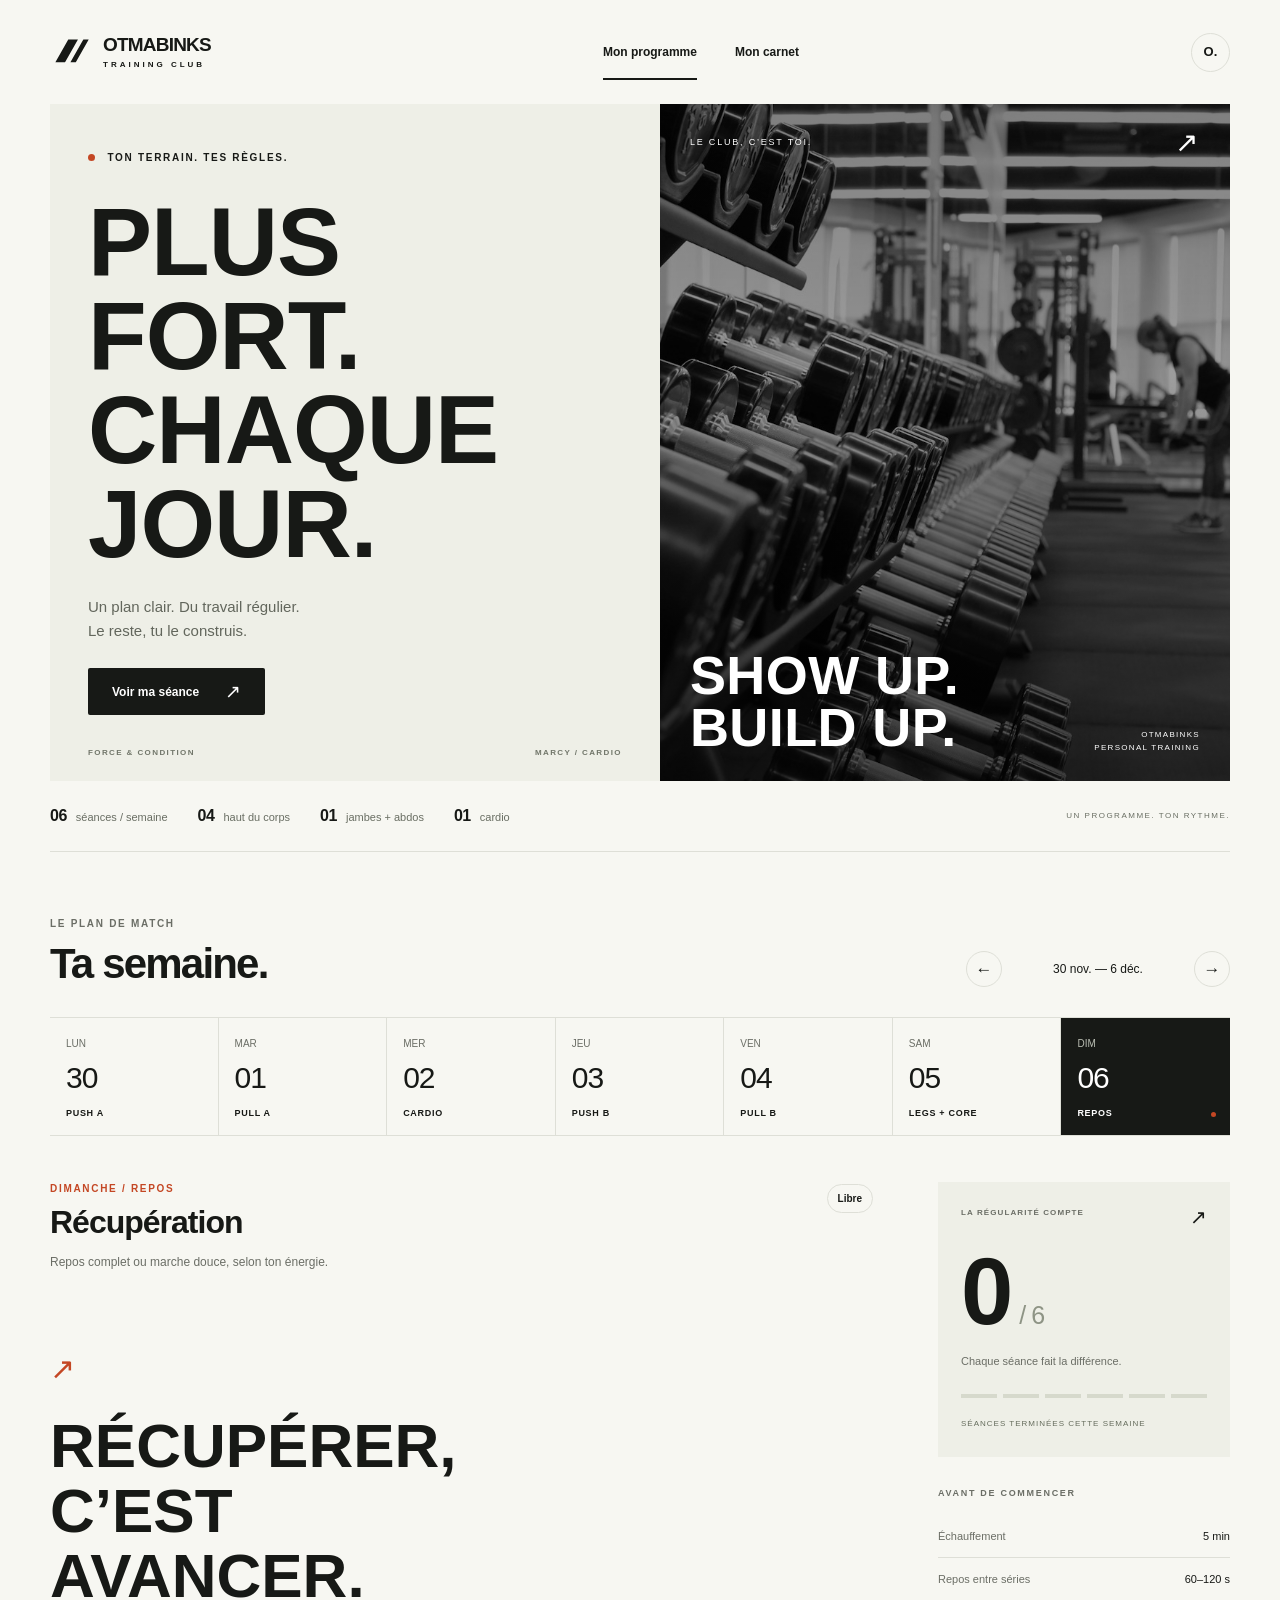
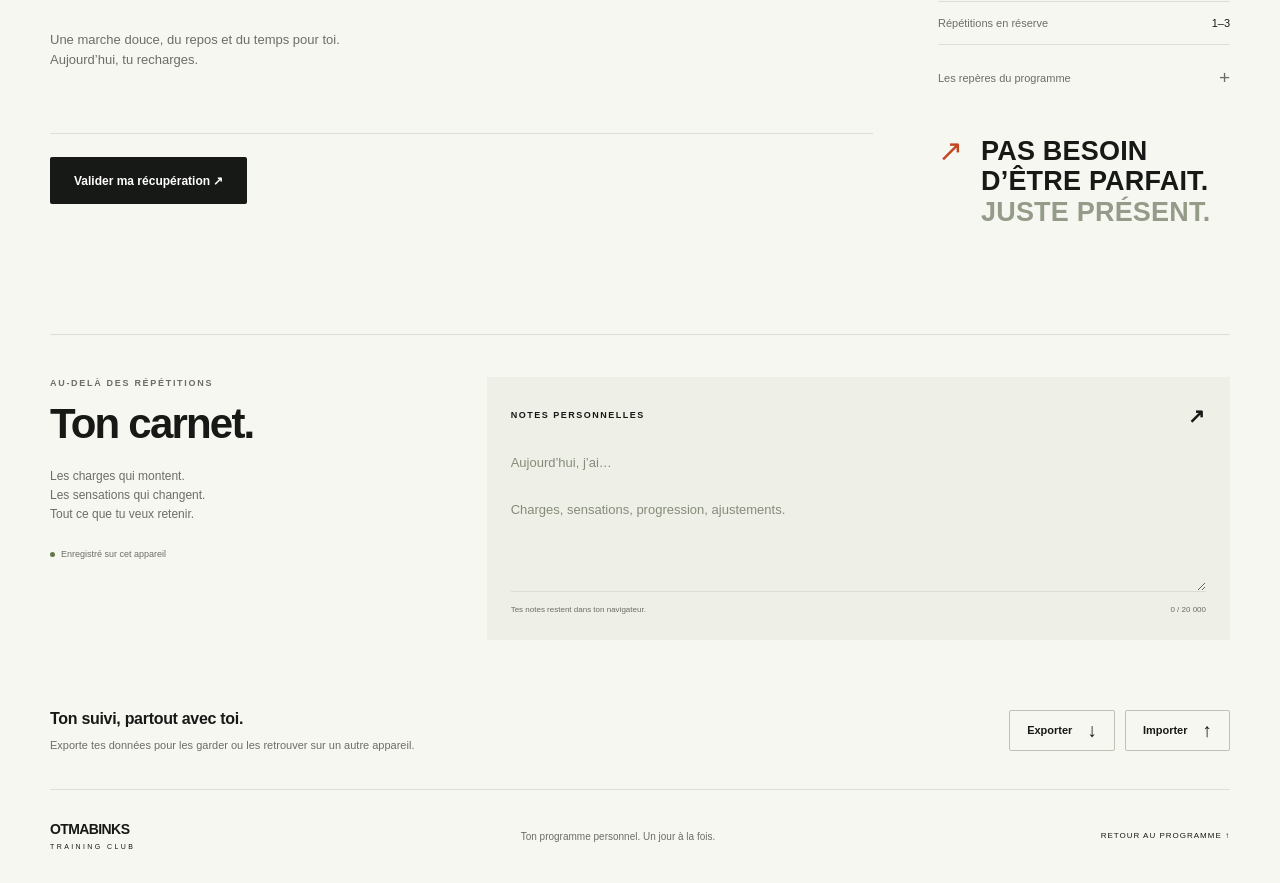
==== otmabinks_fitness_pro.html @ 955cd274 "Redesign OTMABINKS Training Club and restore original workout program" ====
<!doctype html><html lang="fr"><head><meta charset="utf-8"><meta name="viewport" content="width=device-width,initial-scale=1,viewport-fit=cover"><meta name="theme-color" content="#f7f7f2"><meta name="description" content="OTMABINKS Training Club. Ton programme personnel, tes séances et tes progrès, un jour à la fois."><title>OTMABINKS — Training Club</title><style>:root{--paper:#f7f7f2;--ink:#171916;--muted:#6b6e66;--line:#dedfd7;--orange:#c44724;--soft:#eeefe7;--heading:Impact,'Arial Narrow','Helvetica Neue',sans-serif;color-scheme:light}*{box-sizing:border-box}html{scroll-behavior:smooth;scroll-padding-top:28px}body{margin:0;background:var(--paper);color:var(--ink);font:14px/1.5 -apple-system,BlinkMacSystemFont,'Helvetica Neue',Arial,sans-serif;-webkit-font-smoothing:antialiased}button,input,textarea{font:inherit}button,a{-webkit-tap-highlight-color:transparent}button{cursor:pointer;color:inherit}a{color:inherit}button:focus-visible,a:focus-visible,input:focus-visible,textarea:focus-visible,summary:focus-visible{outline:3px solid var(--orange);outline-offset:5px}button:disabled{opacity:.5;cursor:not-allowed}button,a,input,textarea,summary{touch-action:manipulation}.page-width{width:calc(100% - 100px);max-width:1320px;margin-inline:auto}.site-header{height:104px;display:flex;align-items:center;justify-content:space-between;gap:24px}.brand{text-decoration:none;display:flex;align-items:center;gap:10px;font-weight:900;font-size:19px;letter-spacing:-.8px;line-height:1.1}.brand svg{width:43px;height:43px}.brand small{display:block;font-size:8px;letter-spacing:3px;margin-top:5px;font-weight:600}.site-header nav{display:flex;gap:38px;font-size:12px;font-weight:600;align-self:stretch}.site-header nav a{display:grid;place-items:center;text-decoration:none;position:relative}.nav-active:after{content:'';height:2px;background:var(--ink);bottom:24px;left:0;right:0;position:absolute}.avatar{width:39px;height:39px;display:grid;place-items:center;border:1px solid var(--line);border-radius:50%;font-size:13px;font-weight:700;text-decoration:none}.hero{display:grid;grid-template-columns:1.07fr 1fr;background:#eeefe7;min-height:528px}.hero-copy{padding:47px 38px 22px;display:flex;flex-direction:column;align-items:flex-start}.eyebrow{font-size:10px;font-weight:700;letter-spacing:1.7px;line-height:1.4;margin:0 0 18px}.orange-dot{display:inline-block;height:7px;width:7px;background:var(--orange);border-radius:50%;margin-right:8px}.quiet{color:var(--muted)}.orange{color:var(--orange)}h1,h2,h3,p{margin-top:0}h1{font-family:var(--heading);font-weight:900;letter-spacing:-1px;font-size:clamp(58px,7.5vw,108px);line-height:.98;margin:12px 0 24px}h2{font-size:42px;font-weight:600;letter-spacing:-1.8px;line-height:1.12;margin:0}.hero-description{font-size:15px;color:#62665c;line-height:1.6;margin-bottom:25px}.button{display:inline-flex;align-items:center;justify-content:center;gap:26px;min-height:47px;border:1px solid transparent;border-radius:2px;padding:13px 23px;font-size:12px;font-weight:600;text-decoration:none;transition:background .18s,color .18s}.button span{font-size:19px;font-weight:400;line-height:1}.dark{background:var(--ink);color:white}.dark:hover{background:#383d32}.outline{border-color:#bfc2b5;background:transparent}.outline:hover{background:#e7e9de}.hero-bottom{width:100%;display:flex;justify-content:space-between;gap:20px;font-size:8px;font-weight:600;letter-spacing:1.4px;margin-top:auto;padding-top:32px;color:#71766a}.hero-photo{position:relative;isolation:isolate;overflow:hidden;background:#292c29;color:white;min-height:460px}.hero-photo img{position:absolute;width:100%;height:100%;object-fit:cover;object-position:57% center;filter:grayscale(1) brightness(.62);z-index:-1}.hero-photo:after{content:'';position:absolute;inset:0;background:linear-gradient(180deg,#0003,transparent 40%,#0008);z-index:-1}.photo-top,.photo-bottom{position:absolute;left:30px;right:30px;display:flex;justify-content:space-between;gap:20px}.photo-top{top:25px;align-items:center;font-size:9px;letter-spacing:1.8px}.photo-top span:last-child{font-size:28px;line-height:1}.photo-bottom{bottom:27px;align-items:flex-end}.photo-bottom>span{font-family:var(--heading);font-size:54px;font-weight:900;line-height:.98;letter-spacing:.4px}.photo-bottom small{font-size:8px;letter-spacing:1.3px;line-height:1.6;text-align:right}.program-strip{display:flex;align-items:center;gap:30px;padding:23px 0;border-bottom:1px solid var(--line);color:#696e63;font-size:11px}.program-strip b{font-size:16px;letter-spacing:-.5px;color:var(--ink);margin-right:6px}.strip-end{margin-left:auto;font-size:8px;letter-spacing:1.5px}.program{padding-top:65px}.section-top{display:flex;align-items:flex-end;justify-content:space-between;gap:20px;margin-bottom:30px}.section-top .eyebrow{margin-bottom:9px}.week-switch{display:flex;align-items:center;gap:16px;font-size:12px;font-weight:500}.week-switch>div{display:flex;flex-direction:column;align-items:center;gap:4px;min-width:160px}.icon-button{background:none;border:1px solid var(--line);border-radius:50%;width:36px;height:36px;font-size:17px}.icon-button:hover{background:var(--soft)}.text-button{padding:8px 0;border:0;background:none;text-decoration:underline;text-underline-offset:4px;font-size:11px;color:var(--muted);min-height:40px}.week-switch .text-button{font-size:10px;padding:0;min-height:22px}.days{display:grid;grid-template-columns:repeat(7,1fr);border-top:1px solid var(--line);border-bottom:1px solid var(--line);margin-bottom:46px}.day{border:0;border-right:1px solid var(--line);background:transparent;padding:18px 16px 14px;text-align:left;position:relative;min-width:0;transition:background .15s}.day:last-child{border-right:0}.day-top{display:flex;justify-content:space-between;align-items:center;font-size:10px;color:var(--muted);font-weight:500}.day-number{display:block;font-size:30px;line-height:1.1;letter-spacing:-1px;margin:10px 0 13px;font-weight:500}.day-label{font-size:9px;letter-spacing:.7px;font-weight:700;display:block}.day-indicator{font-size:10px;height:13px}.day[aria-pressed=true]{background:var(--ink);color:white}.day[aria-pressed=true] .day-top{color:#b9bdb2}.day[aria-current=date]:after{content:'';position:absolute;width:5px;height:5px;border-radius:50%;background:var(--orange);right:14px;bottom:18px}.day:hover:not([aria-pressed=true]){background:var(--soft)}.training-layout{display:grid;grid-template-columns:minmax(0,1fr) 292px;gap:65px}.workout-heading{display:flex;justify-content:space-between;align-items:flex-start;gap:20px;margin-bottom:32px}.workout-heading .eyebrow{margin-bottom:9px}.workout h3{font-size:32px;line-height:1.12;letter-spacing:-1px;max-width:470px;margin-bottom:12px;font-weight:600}.muted{color:var(--muted);line-height:1.6}.workout-heading .muted{font-size:12px;max-width:430px;margin:0}.duration{white-space:nowrap;font-size:10px;font-weight:600;border:1px solid var(--line);border-radius:20px;padding:6px 10px;margin-top:2px}.list-heading{font-size:8px;letter-spacing:1.2px;color:var(--muted);display:flex;justify-content:space-between;padding-bottom:12px;border-bottom:1px solid var(--line)}.exercise{display:flex;align-items:center;gap:17px;min-height:91px;border-bottom:1px solid var(--line);padding:18px 0;cursor:pointer}.exercise-index{font-size:11px;color:#92968b;min-width:21px;font-variant-numeric:tabular-nums}.exercise-info{flex:1;min-width:0}.exercise-name{display:block;font-size:14px;font-weight:600;line-height:1.4}.exercise-sub{display:block;font-size:10px;color:var(--muted);margin-top:5px;line-height:1.5}.exercise-sets{font-size:12px;white-space:nowrap;font-weight:500}.exercise input{appearance:none;border:1.5px solid #c1c5b8;width:23px;height:23px;border-radius:50%;margin:0;flex-shrink:0;display:grid;place-content:center;background:transparent;cursor:pointer}.exercise input:checked{background:var(--ink);border-color:var(--ink)}.exercise input:checked:after{content:'';width:8px;height:4px;border-left:1.5px solid white;border-bottom:1.5px solid white;transform:translateY(-1px) rotate(-45deg)}.exercise.done .exercise-name{color:#777f6d}.exercise.done .exercise-index{color:var(--orange)}.exercise:hover .exercise-name{color:var(--orange)}.session-progress{margin-top:25px}.session-progress>div{display:flex;justify-content:space-between;font-size:10px;color:var(--muted);margin-bottom:10px}progress{height:3px;display:block;width:100%;border:0;background:#e1e4d8;overflow:hidden}progress::-webkit-progress-bar{background:#e1e4d8}progress::-webkit-progress-value{background:var(--orange);transition:width .2s}progress::-moz-progress-bar{background:var(--orange)}.session-actions{display:flex;align-items:center;gap:25px;margin-top:23px}.weekly-card{background:var(--soft);padding:25px 23px}.card-heading{display:flex;justify-content:space-between;align-items:flex-start;gap:10px}.card-heading .eyebrow{font-size:8px;letter-spacing:1.1px;line-height:1.6}.mini-symbol{font-size:20px;line-height:1}.weekly-number{display:flex;align-items:baseline;gap:8px;margin:7px 0}.weekly-number strong{font-family:var(--heading);font-size:94px;font-weight:900;line-height:1;letter-spacing:-2px}.weekly-number>span{font-size:25px;color:#8e9485;letter-spacing:-1px}.weekly-card>p{font-size:11px;color:var(--muted);margin:14px 0 25px}.week-marks{display:grid;grid-template-columns:repeat(6,1fr);gap:6px;margin-bottom:13px}.week-marks span{height:4px;background:#d6d9cc}.week-marks .done{background:var(--orange)}.caption{font-size:8px;letter-spacing:1px;color:#666d5d}.prep-card{margin-top:30px}.prep-card .eyebrow{font-size:9px;margin-bottom:15px}.prep-row{display:flex;justify-content:space-between;gap:15px;font-size:11px;padding:13px 0;border-bottom:1px solid var(--line)}.prep-row span{color:var(--muted)}.prep-row strong{font-weight:500;white-space:nowrap}details{margin-top:13px;font-size:11px;color:var(--muted)}summary{cursor:pointer;list-style:none;display:flex;justify-content:space-between;align-items:center;min-height:40px}summary::-webkit-details-marker{display:none}summary span{font-size:19px}details[open] summary span{transform:rotate(45deg)}details p{font-size:11px;line-height:1.8;margin:8px 0 0}.club-note{display:flex;gap:18px;align-items:flex-start;margin-top:38px}.club-note>span{font-size:30px;line-height:1;color:var(--orange)}.club-note p{font-family:var(--heading);font-size:27px;font-weight:900;line-height:1.12;letter-spacing:.2px}.club-note p span{color:#949b89}.journal{margin-top:80px;padding:42px 0;border-top:1px solid var(--line);display:grid;grid-template-columns:1fr 2fr;gap:65px}.journal .eyebrow{font-size:9px;margin-bottom:10px}.journal h2{margin-bottom:20px}.journal .muted{font-size:12px;margin-bottom:24px}.saved-status{font-size:9px;color:var(--muted);display:block}.saved-status:before{content:'';display:inline-block;background:#66764c;width:5px;height:5px;border-radius:50%;margin-right:6px}.journal-paper{padding:24px;background:#eeefe7;min-width:0}.journal-paper label{font-size:9px;letter-spacing:1.5px;display:flex;justify-content:space-between;align-items:center;font-weight:600} .journal-paper label span{font-size:20px}textarea{display:block;background:transparent;border:0;resize:vertical;width:100%;min-height:160px;line-height:1.8;padding:20px 0 12px;font-size:13px;color:var(--ink)}textarea::placeholder{color:#858c7a}.journal-bottom{border-top:1px solid #daddcf;padding-top:12px;display:flex;justify-content:space-between;gap:15px;font-size:8px;color:var(--muted)}.data-section{padding:25px 0 36px;display:flex;align-items:center;justify-content:space-between;gap:20px}.data-section h3{font-size:16px;letter-spacing:-.3px;font-weight:600;margin-bottom:6px}.data-section p{font-size:11px;color:var(--muted);margin:0}.data-actions{display:flex;gap:10px}.data-actions .button{font-size:11px;min-height:41px;padding:9px 17px;gap:15px}footer{padding:32px 0;border-top:1px solid var(--line);display:flex;justify-content:space-between;gap:25px;align-items:center}footer .footer-brand{text-decoration:none;font-weight:900;letter-spacing:-.6px;font-size:14px;line-height:1.1}.footer-brand span{display:block;font-size:7px;letter-spacing:2.4px;font-weight:500;margin-top:5px}footer p{font-size:10px;color:var(--muted);margin:0}footer>a:last-child{font-size:8px;letter-spacing:1px;text-decoration:none}.toast{position:fixed;bottom:25px;left:50%;transform:translateX(-50%);max-width:calc(100% - 32px);width:max-content;padding:16px 24px;background:var(--ink);color:white;font-size:12px;z-index:20;box-shadow:0 8px 30px #0002}[hidden]{display:none!important}.rest-state{padding:42px 0;border-bottom:1px solid var(--line)}.rest-state strong{font-family:var(--heading);font-weight:900;font-size:62px;line-height:1.05;display:block;max-width:400px}.rest-state p{font-size:13px;color:var(--muted);max-width:330px;margin:22px 0}.rest-icon{font-size:30px;color:var(--orange);display:block;margin-bottom:22px}dialog{border:0;background:var(--paper);color:var(--ink);max-width:480px;width:calc(100% - 32px);padding:34px}dialog::backdrop{background:#14171088;backdrop-filter:blur(3px)}dialog h2{font-size:30px;margin:15px 0}dialog p:not(.eyebrow){font-size:13px;color:var(--muted);line-height:1.7}.dialog-actions{display:flex;justify-content:flex-end;gap:12px;margin-top:25px}.skip{position:fixed;top:-80px;left:16px;background:var(--ink);color:white;padding:15px;z-index:99}.skip:focus{top:12px}
@media(min-width:1440px){.hero{min-height:580px}.hero-copy{padding:55px 48px 25px}h1{font-size:115px}}
@media(max-width:1100px){.page-width{width:calc(100% - 64px)}.hero-copy{padding:36px 28px 20px}.hero{min-height:480px}.hero-photo{min-height:440px}h1{font-size:clamp(62px,8vw,90px)}.training-layout{gap:35px;grid-template-columns:minmax(0,1fr) 250px}.program-strip{gap:22px}.strip-end{display:none}.workout h3{font-size:28px}.exercise{gap:12px}.journal{gap:35px}}
@media(max-width:800px){.page-width{width:calc(100% - 40px)}.site-header{height:86px}.site-header nav{gap:22px}.hero-copy{padding:32px 24px 18px}h1{font-size:clamp(52px,8.7vw,72px)}.hero{min-height:450px}.hero-photo{min-height:420px}.hero-description{font-size:13px}.hero-bottom{font-size:7px;gap:6px}.photo-bottom>span{font-size:40px}.photo-bottom small{display:none}.photo-top,.photo-bottom{left:22px;right:22px}.program-strip{gap:16px;justify-content:space-between;font-size:9px}.program-strip b{font-size:14px;margin-right:3px}.program{padding-top:46px}.training-layout{grid-template-columns:1fr;gap:36px}.sidebar{display:grid;grid-template-columns:1fr 1fr;gap:28px}.prep-card{margin-top:0}.club-note{display:none}.weekly-number strong{font-size:75px}.weekly-card>p{margin:10px 0 20px}.journal{grid-template-columns:1fr 1.7fr;margin-top:48px;gap:25px}.journal .eyebrow{font-size:8px;letter-spacing:1px}h2{font-size:36px}.day{padding:15px 12px}.day-label{font-size:8px}.data-section{gap:25px}.data-section p{max-width:310px}footer p{display:none}}
@media(max-width:560px){.page-width{width:calc(100% - 36px)}.site-header{height:78px;gap:12px}.brand{font-size:16px;gap:5px}.brand svg{width:34px;height:34px}.brand small{font-size:6px;letter-spacing:2.8px}.site-header nav{margin-left:auto;gap:0}.site-header nav a:first-child{display:none}.site-header nav a{font-size:10px}.avatar{width:32px;height:32px;font-size:11px}.hero{grid-template-columns:1fr;min-height:0}.hero-copy{padding:29px 24px 22px}.hero .eyebrow{font-size:8px;letter-spacing:1.5px;margin-bottom:12px}h1{font-size:clamp(62px,15vw,86px);letter-spacing:-.7px;line-height:.98;margin:6px 0 18px}.hero-description{font-size:12px;line-height:1.6;margin-bottom:20px}.hero-cta{padding:12px 20px;font-size:11px;min-height:44px}.hero-bottom{padding-top:24px;font-size:7px}.hero-photo{min-height:190px;max-height:220px}.hero-photo img{object-position:center 51%;filter:grayscale(1) brightness(.6)}.photo-top{top:16px;font-size:7px}.photo-top span:last-child{font-size:20px}.photo-bottom{bottom:18px;left:24px;right:24px}.photo-bottom>span{font-size:35px}.photo-bottom small{display:block;font-size:6px}.program-strip{display:grid;grid-template-columns:1fr 1fr;gap:12px 8px;padding:18px 0;font-size:9px}.program-strip b{font-size:16px;margin-right:5px}.program{padding-top:37px}.section-top{align-items:flex-start;gap:14px;margin-bottom:24px}.section-top .eyebrow{font-size:7px;letter-spacing:1.2px}.section-top h2{font-size:31px;letter-spacing:-1.4px}.week-switch{gap:7px;margin-top:7px;font-size:9px}.week-switch>div{min-width:103px}.icon-button{width:30px;height:30px;font-size:14px}.week-switch .text-button{font-size:8px}.days{margin-bottom:32px}.day{padding:13px 5px 12px;text-align:center}.day-top{font-size:8px;justify-content:center;position:relative}.day-indicator{position:absolute;top:-7px;right:0;font-size:8px}.day-number{font-size:23px;margin:9px 0 11px}.day-label{font-size:6px;letter-spacing:0}.day[aria-current=date]:after{width:3px;height:3px;right:50%;bottom:5px}.workout-heading{gap:12px;margin-bottom:26px}.workout-heading .eyebrow{font-size:9px;letter-spacing:1.2px}.workout h3{font-size:27px;line-height:1.1;letter-spacing:-.8px}.workout-heading .muted{font-size:11px}.duration{font-size:8px;padding:5px 7px}.list-heading{font-size:7px;letter-spacing:.8px}.exercise{gap:9px;min-height:90px;padding:16px 0}.exercise-index{font-size:9px;min-width:17px}.exercise-name{font-size:12px}.exercise-sub{font-size:9px}.exercise-sets{font-size:10px;max-width:85px;white-space:normal;text-align:right}.exercise input{width:22px;height:22px}.session-actions{gap:20px}.session-actions .button{font-size:11px;padding:12px 19px}.text-button{font-size:10px}.sidebar{grid-template-columns:1fr 1fr;gap:20px}.weekly-card{padding:19px 15px}.card-heading .eyebrow{font-size:6px;letter-spacing:.8px}.mini-symbol{font-size:16px}.weekly-number strong{font-size:68px}.weekly-number>span{font-size:19px}.weekly-card>p{font-size:10px;margin:10px 0 22px}.caption{font-size:6px;letter-spacing:.5px;line-height:1.8;display:block}.prep-card .eyebrow{font-size:7px;letter-spacing:1px}.prep-row{font-size:9px;gap:8px;line-height:1.5;padding:12px 0}.prep-row span{max-width:90px}summary{font-size:9px;gap:10px}details p{font-size:10px}.journal{grid-template-columns:1fr;gap:23px;margin-top:38px;padding:32px 0}.journal-intro{position:relative}.journal h2{font-size:32px;margin-bottom:14px}.journal .muted{font-size:11px;margin-bottom:14px}.journal .muted br{display:none}.saved-status{font-size:8px}.journal-paper{padding:20px}.journal-paper label{font-size:8px}.journal-bottom{font-size:7px}.data-section{flex-direction:column;align-items:flex-start;padding:4px 0 30px;gap:17px}.data-section h3{font-size:15px}.data-section p{font-size:10px;max-width:100%}.data-actions{width:100%}.data-actions .button{flex:1;font-size:10px}footer{padding:25px 0;gap:14px}footer>a:last-child{font-size:6px;letter-spacing:.6px}footer .footer-brand{font-size:12px}.footer-brand span{font-size:6px}.toast{font-size:11px;bottom:18px;padding:14px 18px}dialog{padding:26px}dialog h2{font-size:27px}.dialog-actions .button{padding:10px 16px;gap:10px;font-size:11px}.rest-state strong{font-size:53px}}
@media(prefers-reduced-motion:reduce){html{scroll-behavior:auto}*,*:before,*:after{transition:none!important;animation:none!important}}
</style></head><body>
<a class="skip" href="#programme">Aller au programme</a>
<header class="site-header page-width"><a href="#" class="brand" aria-label="OTMABINKS Training Club, accueil"><svg viewBox="0 0 40 40" aria-hidden="true"><path d="M5 29 17 8h9L14 29zm14 0L31 8h5L24 29z" fill="currentColor"/></svg><span>OTMABINKS<small>TRAINING CLUB</small></span></a><nav aria-label="Navigation principale"><a class="nav-active" href="#programme">Mon programme</a><a href="#journal">Mon carnet</a></nav><a class="avatar" href="#journal" aria-label="Mon espace personnel">O.</a></header>
<main><section class="hero page-width" aria-labelledby="hero-title"><div class="hero-copy"><p class="eyebrow"><span class="orange-dot"></span> TON TERRAIN. TES RÈGLES.</p><h1 id="hero-title">PLUS FORT.<br>CHAQUE JOUR.</h1><p class="hero-description">Un plan clair. Du travail régulier.<br>Le reste, tu le construis.</p><a href="#programme" class="button dark hero-cta">Voir ma séance <span aria-hidden="true">↗</span></a><div class="hero-bottom"><span>FORCE & CONDITION</span><span>MARCY / CARDIO</span></div></div><div class="hero-photo"><img src="[data-uri]" alt="Équipements dans une salle d’entraînement" width="1400" height="934" fetchpriority="high"><div class="photo-top"><span>LE CLUB, C’EST TOI.</span><span aria-hidden="true">↗</span></div><div class="photo-bottom"><span>SHOW UP.<br>BUILD UP.</span><small>OTMABINKS<br>PERSONAL TRAINING</small></div></div></section>
<div class="program-strip page-width"><span><b>06</b> séances / semaine</span><span><b>04</b> haut du corps</span><span><b>01</b> jambes + abdos</span><span><b>01</b> cardio</span><span class="strip-end">UN PROGRAMME. TON RYTHME.</span></div>
<section id="programme" class="program page-width" aria-labelledby="program-title"><div class="section-top"><div><p class="eyebrow quiet">LE PLAN DE MATCH</p><h2 id="program-title">Ta semaine.</h2></div><div class="week-switch"><button id="prev-week" class="icon-button" aria-label="Semaine précédente">←</button><div><span id="week-label"></span><button id="this-week" class="text-button" hidden>Cette semaine</button></div><button id="next-week" class="icon-button" aria-label="Semaine suivante">→</button></div></div><nav class="days" id="days" aria-label="Choisir le jour d’entraînement"></nav>
<div class="training-layout"><section class="workout" aria-labelledby="workout-title"><div class="workout-heading"><div><p class="eyebrow orange" id="workout-tag"></p><h3 id="workout-title"></h3><p id="workout-description" class="muted"></p></div><span class="duration" id="workout-duration"></span></div><div class="list-heading" aria-hidden="true"><span>LES MOUVEMENTS</span><span>SÉRIES × RÉPÉTITIONS</span></div><div id="exercises"></div><div id="session-progress" class="session-progress"><div><span id="session-count"></span><span id="session-percent"></span></div><progress id="exercise-progress" max="100" value="0" aria-label="Progression de la séance"></progress></div><div class="session-actions"><button class="button dark" id="complete-session">Terminer la séance <span aria-hidden="true">↗</span></button><button class="text-button" id="reset-session">Réinitialiser</button></div></section>
<aside class="sidebar"><section class="weekly-card"><div class="card-heading"><p class="eyebrow quiet">LA RÉGULARITÉ COMPTE</p><span class="mini-symbol" aria-hidden="true">↗</span></div><div class="weekly-number"><strong id="completed-count">0</strong><span>/ 6</span></div><p id="week-message">Chaque séance fait la différence.</p><div id="week-marks" class="week-marks" aria-label="Séances terminées"></div><span class="caption">SÉANCES TERMINÉES CETTE SEMAINE</span></section><section class="prep-card"><p class="eyebrow quiet">AVANT DE COMMENCER</p><div class="prep-row"><span>Échauffement</span><strong>5 min</strong></div><div class="prep-row"><span>Repos entre séries</span><strong>60–120 s</strong></div><div class="prep-row"><span>Répétitions en réserve</span><strong>1–3</strong></div><details><summary>Les repères du programme <span aria-hidden="true">+</span></summary><p>Commence avec 2 séries par mouvement si la reprise est difficile. Vérifie la stabilité des attaches et la trajectoire des câbles. Les mouvements à la poulie restent à adapter à ta station réelle.</p></details></section><div class="club-note"><span aria-hidden="true">↗</span><p>PAS BESOIN<br>D’ÊTRE PARFAIT.<br><span>JUSTE PRÉSENT.</span></p></div></aside></div></section>
<section class="journal page-width" id="journal" aria-labelledby="journal-title"><div class="journal-intro"><p class="eyebrow quiet">AU-DELÀ DES RÉPÉTITIONS</p><h2 id="journal-title">Ton carnet.</h2><p class="muted">Les charges qui montent.<br>Les sensations qui changent.<br>Tout ce que tu veux retenir.</p><span class="saved-status" id="save-state">Enregistré sur cet appareil</span></div><div class="journal-paper"><label for="notes">NOTES PERSONNELLES <span aria-hidden="true">↗</span></label><textarea id="notes" maxlength="20000" placeholder="Aujourd’hui, j’ai…&#10;&#10;Charges, sensations, progression, ajustements."></textarea><div class="journal-bottom"><span>Tes notes restent dans ton navigateur.</span><span id="note-count">0 / 20 000</span></div></div></section>
<section class="data-section page-width"><div><h3>Ton suivi, partout avec toi.</h3><p>Exporte tes données pour les garder ou les retrouver sur un autre appareil.</p></div><div class="data-actions"><button id="export" class="button outline">Exporter <span aria-hidden="true">↓</span></button><button id="import" class="button outline">Importer <span aria-hidden="true">↑</span></button><input id="import-file" type="file" accept="application/json,.json" hidden></div></section></main>
<footer class="page-width"><a href="#" class="footer-brand">OTMABINKS<span>TRAINING CLUB</span></a><p>Ton programme personnel. Un jour à la fois.</p><a href="#programme">RETOUR AU PROGRAMME ↑</a></footer><div id="status" class="toast" role="status" aria-live="polite" hidden></div><dialog id="confirm-dialog"><form method="dialog"><p class="eyebrow orange">TON SUIVI</p><h2 id="confirm-title"></h2><p id="confirm-message"></p><div class="dialog-actions"><button value="cancel" class="button outline">Annuler</button><button value="confirm" class="button dark" id="confirm-action">Confirmer</button></div></form></dialog><script>'use strict';
const PROGRAM = [
  {
    "short": "Lun",
    "name": "Lundi",
    "tag": "PUSH A",
    "title": "Pecs • Épaules • Triceps",
    "time": "55–60 min",
    "desc": "Priorité aux poussées et à la largeur des épaules.",
    "items": [
      [
        "Chest press assis",
        "MARCY · pectoraux",
        "3 × 8–12"
      ],
      [
        "Papillon / pec fly",
        "Bras intégrés · si fonction disponible",
        "2 × 10–15"
      ],
      [
        "Développé épaules",
        "Haltères (dernier recours)",
        "3 × 8–12"
      ],
      [
        "Élévations latérales",
        "Poulie basse + poignée, si trajet adapté",
        "3 × 12–15"
      ],
      [
        "Extension triceps",
        "Poulie haute + barre",
        "3 × 10–15"
      ]
    ]
  },
  {
    "short": "Mar",
    "name": "Mardi",
    "tag": "PULL A",
    "title": "Dos • Biceps • Épaules arrière",
    "time": "55–60 min",
    "desc": "Largeur du dos, épaisseur et flexion des bras.",
    "items": [
      [
        "Tirage vertical",
        "Poulie haute + barre",
        "3 × 8–12"
      ],
      [
        "Rowing assis",
        "Poulie basse + barre, si installation stable",
        "3 × 10–12"
      ],
      [
        "Oiseau / reverse fly",
        "Haltères (dernier recours)",
        "3 × 12–15"
      ],
      [
        "Curl biceps",
        "Poulie basse + barre",
        "3 × 10–12"
      ],
      [
        "Curl marteau",
        "Haltères (dernier recours)",
        "2 × 10–12"
      ]
    ]
  },
  {
    "short": "Mer",
    "name": "Mercredi",
    "tag": "CARDIO",
    "title": "Course • Boxe",
    "time": "45–60 min",
    "desc": "Séance plus légère pour préserver la récupération.",
    "items": [
      [
        "Course facile",
        "Tapis roulant ou dehors",
        "25–35 min"
      ],
      [
        "Boxe technique",
        "Sac en mousse · frappe contrôlée",
        "5–6 × 2 min"
      ],
      [
        "Retour au calme",
        "Marche douce",
        "5 min"
      ]
    ]
  },
  {
    "short": "Jeu",
    "name": "Jeudi",
    "tag": "PUSH B",
    "title": "Pecs • Épaules • Triceps",
    "time": "55–60 min",
    "desc": "Deuxième stimulation du haut du corps, autre accent.",
    "items": [
      [
        "Pompes",
        "Poids du corps",
        "3 × 8–15"
      ],
      [
        "Chest press assis",
        "MARCY",
        "3 × 10–12"
      ],
      [
        "Élévations latérales",
        "Poulie basse + poignée, si trajet adapté",
        "3 × 12–15"
      ],
      [
        "Élévations frontales",
        "Poulie basse + barre, si confortable",
        "2 × 12–15"
      ],
      [
        "Extension triceps au-dessus de la tête",
        "Haltère (dernier recours)",
        "3 × 10–15"
      ]
    ]
  },
  {
    "short": "Ven",
    "name": "Vendredi",
    "tag": "PULL B",
    "title": "Dos • Biceps • Avant-bras",
    "time": "55–60 min",
    "desc": "Deuxième travail du dos, avec accent bras.",
    "items": [
      [
        "Tirage vertical",
        "Poulie haute + barre",
        "3 × 10–12"
      ],
      [
        "Rowing assis",
        "Poulie basse + barre, si installation stable",
        "3 × 8–12"
      ],
      [
        "Oiseau / reverse fly",
        "Haltères (dernier recours)",
        "2 × 12–15"
      ],
      [
        "Curl unilatéral",
        "Poulie basse + poignée",
        "3 × 10–12"
      ],
      [
        "Curl inversé",
        "Poulie basse + barre",
        "2 × 12–15"
      ]
    ]
  },
  {
    "short": "Sam",
    "name": "Samedi",
    "tag": "LEGS + CORE",
    "title": "Jambes • Abdos • Cardio",
    "time": "50–60 min",
    "desc": "Entretien complet du bas du corps sans le surcharger.",
    "items": [
      [
        "Leg extension",
        "Module jambes MARCY",
        "3 × 10–15"
      ],
      [
        "Squats",
        "Poids du corps",
        "3 × 12–15"
      ],
      [
        "Pont fessier",
        "Au sol",
        "3 × 12–15"
      ],
      [
        "Leg curl glissé",
        "Serviette sur surface adaptée, sinon variante",
        "2 × 8–12"
      ],
      [
        "Mollets debout",
        "Poids du corps",
        "3 × 15–20"
      ],
      [
        "Crunch + gainage",
        "Au sol",
        "2 séries chacun"
      ],
      [
        "Marche rapide",
        "Tapis roulant",
        "10–15 min"
      ]
    ]
  },
  {
    "short": "Dim",
    "name": "Dimanche",
    "tag": "REPOS",
    "title": "Récupération",
    "time": "Libre",
    "desc": "Repos complet ou marche douce, selon ton énergie.",
    "items": []
  }
];
if (typeof module !== 'undefined') module.exports = PROGRAM;

'use strict';
const Fitness = (() => {
  const program = typeof module !== 'undefined' ? require('./program.js') : PROGRAM;
  const KEY='otmabinks-training-club-v2', LEGACY_KEY='otma_fit_tracker_v1';
  const dateKey=d=>`${d.getFullYear()}-${String(d.getMonth()+1).padStart(2,'0')}-${String(d.getDate()).padStart(2,'0')}`;
  function monday(date=new Date()){const d=new Date(date);d.setHours(12,0,0,0);d.setDate(d.getDate()-(d.getDay()+6)%7);return dateKey(d);}
  function offset(key,n){const d=new Date(`${key}T12:00:00`);d.setDate(d.getDate()+n);return dateKey(d);}
  const empty=()=>({version:2,weeks:{},notes:''});
  const emptyWeek=()=>({checks:{},complete:{}});
  const object=x=>x!==null&&typeof x==='object'&&!Array.isArray(x);
  function validDate(key){return /^\d{4}-\d{2}-\d{2}$/.test(key)&&!Number.isNaN(new Date(`${key}T12:00:00`).valueOf())&&dateKey(new Date(`${key}T12:00:00`))===key&&monday(new Date(`${key}T12:00:00`))===key;}
  function normalizeWeek(data){
    if(!object(data)||!object(data.checks)||!object(data.complete))throw Error('Les données de suivi sont invalides.');
    const week=emptyWeek();
    for(const [key,value] of Object.entries(data.checks)){
      const match=/^([0-6]):(\d{1,2})$/.exec(key);
      if(!match||!program[+match[1]].items[+match[2]]||typeof value!=='boolean')throw Error('Une case du suivi est invalide.');
      week.checks[key]=value;
    }
    for(const [key,value] of Object.entries(data.complete)){
      if(!/^[0-6]$/.test(key)||typeof value!=='boolean')throw Error('Une séance du suivi est invalide.');
      week.complete[key]=value;
    }
    return week;
  }
  function validate(data,current=monday()){
    if(!object(data))throw Error('Format de sauvegarde non reconnu.');
    if(data.version===undefined){
      if(!('checks' in data)&&!('complete' in data)&&!('notes' in data))throw Error('Ce fichier ne contient aucun suivi OTMABINKS.');
      if(data.notes!==undefined&&typeof data.notes!=='string')throw Error('Les notes sont invalides.');
      const notes=data.notes||'';if(notes.length>20000)throw Error('Les notes dépassent 20 000 caractères.');
      return {version:2,weeks:{[current]:normalizeWeek({checks:data.checks??{},complete:data.complete??{}})},notes};
    }
    if(data.version!==2||!object(data.weeks)||typeof data.notes!=='string'||data.notes.length>20000)throw Error('Version ou format de sauvegarde incompatible.');
    const weeks={};
    for(const [key,value] of Object.entries(data.weeks)){if(!validDate(key))throw Error('Une date de semaine est invalide.');weeks[key]=normalizeWeek(value);}
    return {version:2,weeks,notes:data.notes};
  }
  function stats(week=emptyWeek()){
    let done=0,total=0,completed=0;
    program.forEach((d,i)=>{total+=d.items.length;done+=d.items.filter((_,j)=>week.checks[`${i}:${j}`]).length;if(d.items.length&&week.complete[i])completed++;});
    return {done,total,completed};
  }
  return {program,KEY,LEGACY_KEY,dateKey,monday,offset,empty,emptyWeek,validate,stats};
})();
if(typeof module!=='undefined')module.exports=Fitness;
if(typeof document!=='undefined'){
  const {program,KEY,LEGACY_KEY,dateKey,monday,offset,empty,emptyWeek,validate,stats}=Fitness;
  const $=id=>document.getElementById(id);
  const el=(tag,text,cls)=>{const e=document.createElement(tag);if(text!==undefined)e.textContent=text;if(cls)e.className=cls;return e;};
  let state=empty(),week=monday(),active=(new Date().getDay()+6)%7,blocked=false,toastTimer;
  function message(text,persistent=false){clearTimeout(toastTimer);$('status').textContent=text;$('status').hidden=false;if(!persistent)toastTimer=setTimeout(()=>$('status').hidden=true,6500);}
  function save(){
    if(blocked){$('save-state').textContent='Sauvegarde indisponible. Pense à exporter.';return false;}
    try{localStorage.setItem(KEY,JSON.stringify(state));$('save-state').textContent='Enregistré sur cet appareil';return true;}
    catch{$('save-state').textContent='Sauvegarde indisponible. Pense à exporter.';message('Le navigateur ne peut pas sauvegarder. Exporte ton suivi avant de quitter.',true);return false;}
  }
  try{
    const saved=localStorage.getItem(KEY),legacy=localStorage.getItem(LEGACY_KEY);
    if(saved)state=validate(JSON.parse(saved));
    else if(legacy){state=validate(JSON.parse(legacy));save();message('Ton ancien suivi a été repris dans la semaine actuelle.');}
  }catch{blocked=true;message('La sauvegarde existante est inaccessible ou illisible. Elle est préservée. Exporte tes nouvelles données avant de quitter.',true);}
  const currentWeek=()=>state.weeks[week]||emptyWeek();
  function writableWeek(){return state.weeks[week]||=(emptyWeek());}
  function confirmAction(title,text,action){
    return new Promise(resolve=>{const dialog=$('confirm-dialog');$('confirm-title').textContent=title;$('confirm-message').textContent=text;$('confirm-action').textContent=action;dialog.returnValue='';dialog.addEventListener('close',()=>resolve(dialog.returnValue==='confirm'),{once:true});dialog.showModal();});
  }
  function render(){
    const d=program[active], w=currentWeek(), count=d.items.filter((_,i)=>w.checks[`${active}:${i}`]).length;
    const fmt=new Intl.DateTimeFormat('fr-FR',{day:'numeric',month:'short'});
    $('week-label').textContent=`${fmt.format(new Date(`${week}T12:00:00`))} — ${fmt.format(new Date(`${offset(week,6)}T12:00:00`))}`;
    $('week-label').title=`Semaine du ${week}`;$('this-week').hidden=week===monday();
    $('days').replaceChildren();
    program.forEach((day,i)=>{
      const b=el('button',undefined,'day'),key=offset(week,i),date=new Date(`${key}T12:00:00`);
      b.type='button';b.setAttribute('aria-pressed',String(i===active));b.setAttribute('aria-label',`${day.name}, ${day.tag}${w.complete[i]?', terminé':''}`);
      if(key===dateKey(new Date()))b.setAttribute('aria-current','date');
      const top=el('span',undefined,'day-top');top.append(el('span',day.short.toUpperCase()),el('span',w.complete[i]?'✓':'','day-indicator'));
      b.append(top,el('span',String(date.getDate()).padStart(2,'0'),'day-number'),el('span',day.tag,'day-label'));
      b.onclick=()=>{active=i;render();$('days').children[i].focus({preventScroll:true});};$('days').append(b);
    });
    $('workout-tag').textContent=`${d.name.toUpperCase()} / ${d.tag}`;$('workout-title').textContent=d.title;$('workout-description').textContent=d.desc;$('workout-duration').textContent=d.time;
    $('exercises').replaceChildren();
    d.items.forEach((exercise,i)=>{
      const checked=!!w.checks[`${active}:${i}`],label=el('label',undefined,`exercise${checked?' done':''}`),info=el('span',undefined,'exercise-info'),input=el('input');
      info.append(el('span',exercise[0],'exercise-name'),el('span',exercise[1],'exercise-sub'));
      input.type='checkbox';input.checked=checked;input.setAttribute('aria-label',`${exercise[0]} terminé`);
      input.onchange=()=>{const record=writableWeek();record.checks[`${active}:${i}`]=input.checked;if(!input.checked)record.complete[active]=false;save();render();$('exercises').querySelectorAll('input')[i].focus({preventScroll:true});};
      label.append(el('span',String(i+1).padStart(2,'0'),'exercise-index'),info,el('span',exercise[2],'exercise-sets'),input);$('exercises').append(label);
    });
    if(!d.items.length){const rest=el('div',undefined,'rest-state');rest.append(el('span','↗','rest-icon'),el('strong','RÉCUPÉRER,\nC’EST AVANCER.'),el('p','Une marche douce, du repos et du temps pour toi. Aujourd’hui, tu recharges.'));$('exercises').append(rest);}
    document.querySelector('.list-heading').hidden=!d.items.length;$('session-progress').hidden=!d.items.length;$('reset-session').hidden=!d.items.length;
    const percent=d.items.length?Math.round(count/d.items.length*100):0;
    $('session-count').textContent=`${count} / ${d.items.length} exercices`;$('session-percent').textContent=`${percent} %`;$('exercise-progress').value=percent;
    $('complete-session').textContent=w.complete[active]?(d.items.length?'Séance terminée ✓':'Repos validé ✓'):(d.items.length?'Terminer la séance ↗':'Valider ma récupération ↗');
    $('complete-session').setAttribute('aria-pressed',String(!!w.complete[active]));
    const total=stats(w);$('completed-count').textContent=total.completed;
    $('week-message').textContent=total.completed===6?'Semaine complète. Beau travail.':total.completed?'Tu avances. Garde le rythme.':'Chaque séance fait la différence.';
    $('week-marks').replaceChildren();program.forEach((day,i)=>{if(!day.items.length)return;const mark=el('span',undefined,w.complete[i]?'done':'');mark.title=`${day.name} : ${w.complete[i]?'terminé':'à faire'}`;$('week-marks').append(mark);});
    $('week-marks').setAttribute('aria-label',`${total.completed} séances terminées sur 6`);
    if(blocked)$('save-state').textContent='Sauvegarde indisponible. Pense à exporter.';
  }
  function refreshNotes(){$('notes').value=state.notes;$('note-count').textContent=`${state.notes.length.toLocaleString('fr-FR')} / 20 000`;}
  $('notes').oninput=()=>{state.notes=$('notes').value;$('note-count').textContent=`${state.notes.length.toLocaleString('fr-FR')} / 20 000`;save();};
  $('prev-week').onclick=()=>{week=offset(week,-7);render();};$('next-week').onclick=()=>{week=offset(week,7);render();};$('this-week').onclick=()=>{week=monday();render();};
  $('complete-session').onclick=()=>{const w=writableWeek();w.complete[active]=!w.complete[active];if(w.complete[active])program[active].items.forEach((_,i)=>w.checks[`${active}:${i}`]=true);save();render();if(w.complete[active])message(program[active].items.length?'Séance validée. Un pas de plus.':'Récupération validée.');};
  $('reset-session').onclick=async()=>{const targetWeek=week,targetDay=active;if(!await confirmAction('Repartir de zéro ?','Les coches de cette séance seront retirées. Tes notes et les autres séances seront conservées.','Réinitialiser'))return;const w=state.weeks[targetWeek];if(w){program[targetDay].items.forEach((_,i)=>delete w.checks[`${targetDay}:${i}`]);w.complete[targetDay]=false;}save();render();message('Les coches de la séance ont été réinitialisées.');};
  $('export').onclick=()=>{const blob=new Blob([JSON.stringify({...state,exportedAt:new Date().toISOString()},null,2)],{type:'application/json'}),url=URL.createObjectURL(blob),link=el('a');link.href=url;link.download=`otmabinks-suivi-${dateKey(new Date())}.json`;document.body.append(link);link.click();link.remove();setTimeout(()=>URL.revokeObjectURL(url),1000);message('Ton export est prêt. Garde-le pour retrouver ton suivi.');};
  $('import').onclick=()=>$('import-file').click();
  $('import-file').onchange=async()=>{
    const file=$('import-file').files[0];if(!file)return;
    try{
      if(file.size>5*1024*1024)throw Error('Le fichier dépasse 5 Mo.');
      const raw=JSON.parse(await file.text()), imported=validate(raw,monday());
      const legacy=raw.version===undefined;
      if(!await confirmAction('Importer ton suivi ?',`${legacy?'Cet ancien export sera placé dans la semaine actuelle. ':''}Le fichier remplacera le suivi et les notes de ce navigateur. Exporte tes données actuelles si tu souhaites les conserver.`,'Importer'))return;
      state=imported;blocked=false;week=monday();const saved=save();refreshNotes();render();message(saved?'Ton suivi a été importé.':'Importé en mémoire seulement : conserve ton fichier.',!saved);
    }catch(e){message(`Import refusé. ${e instanceof SyntaxError?'Ce fichier JSON est invalide.':e.message} Ton suivi est conservé.`,true);}
    finally{$('import-file').value='';}
  };
  refreshNotes();render();
}
</script></body></html>
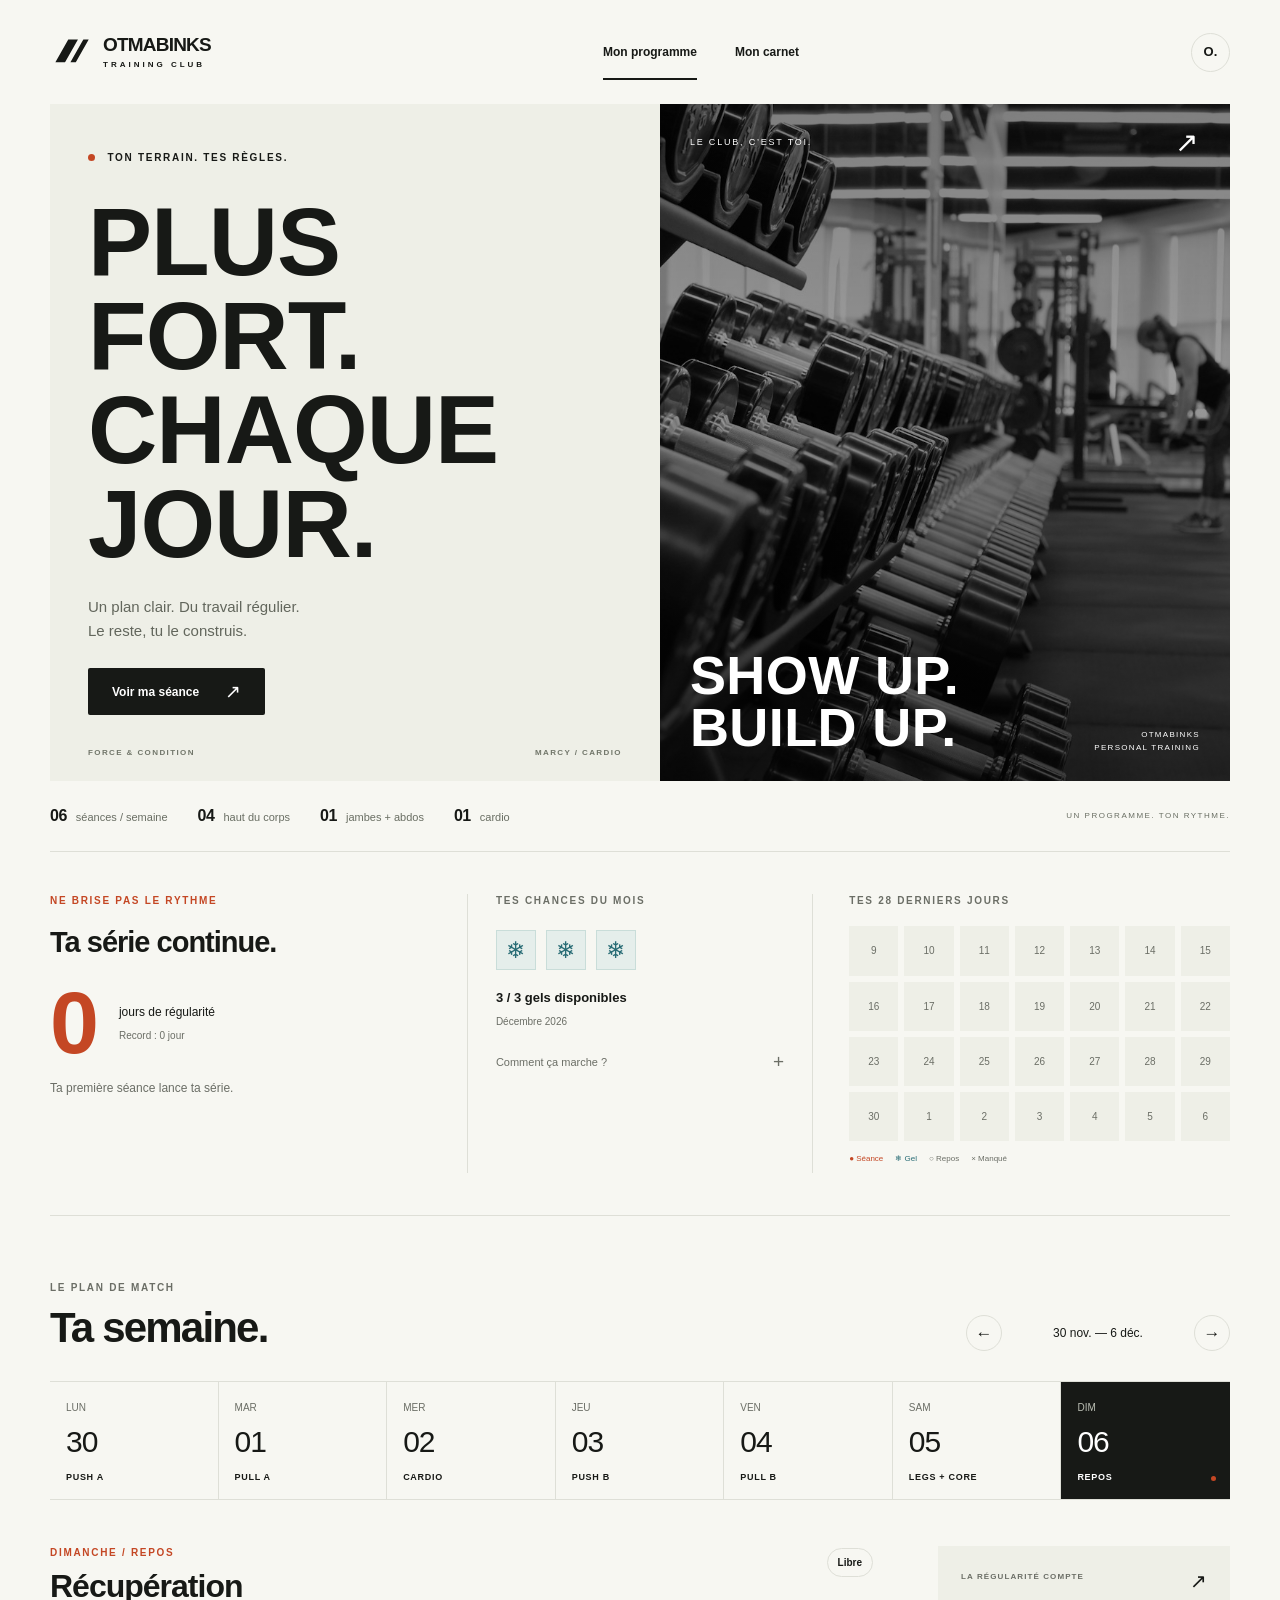
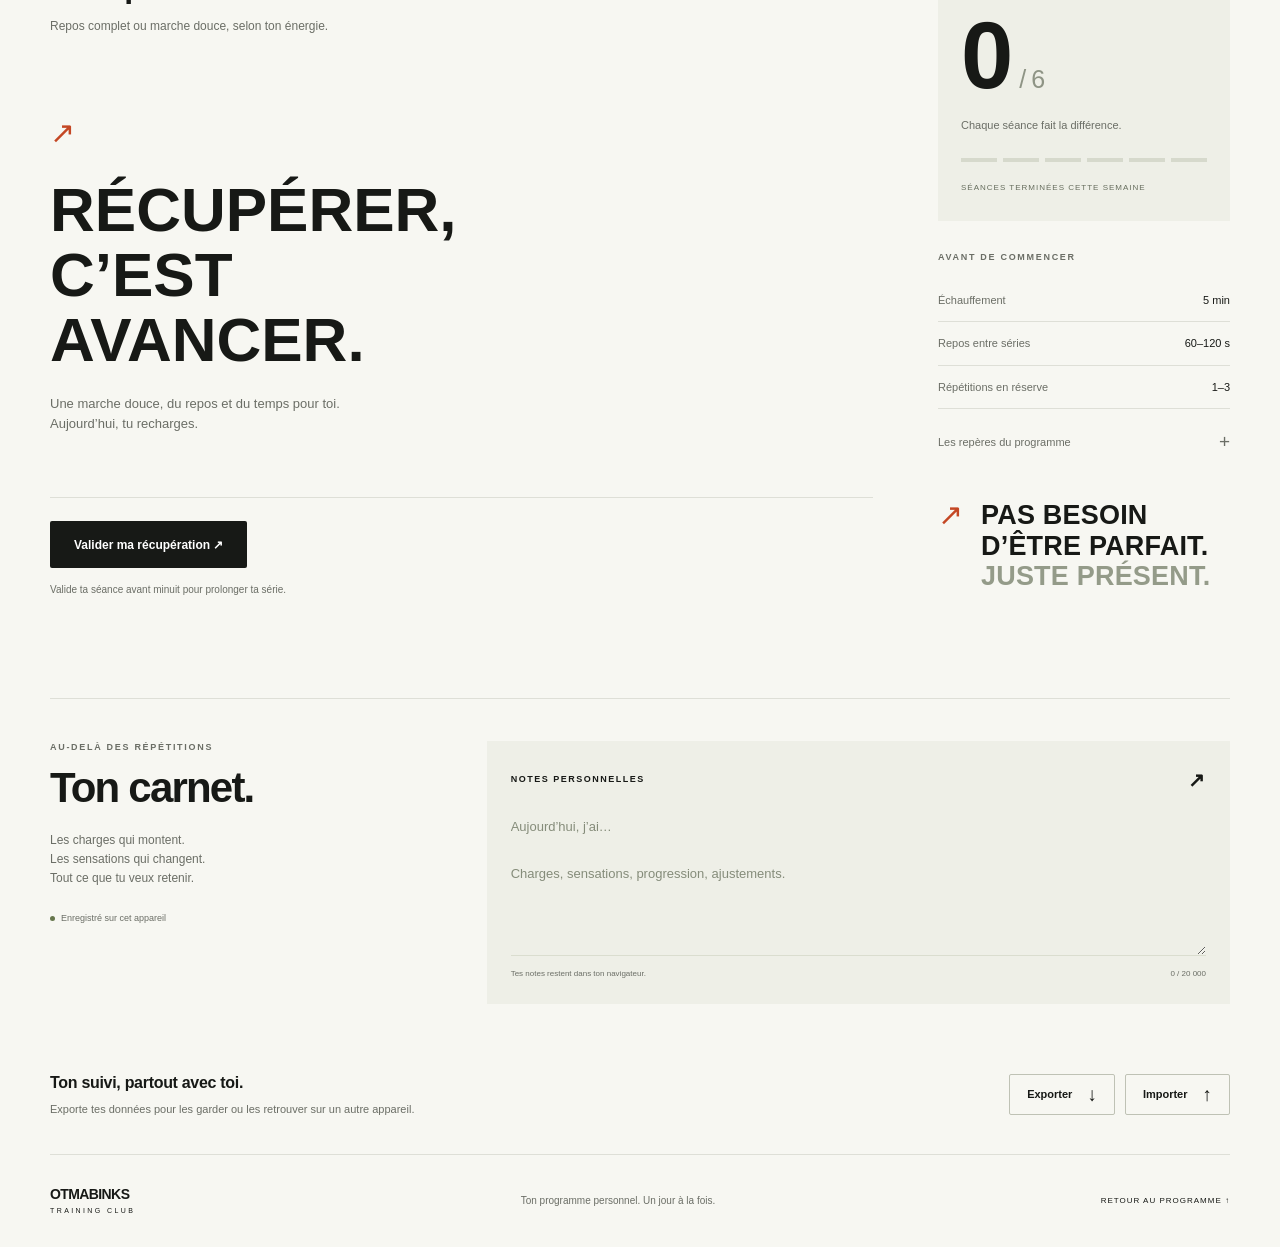
==== commit b971752e: "Add persistent workout streaks with three monthly freezes and history" ====
--- a/otmabinks_fitness_pro.html
+++ b/otmabinks_fitness_pro.html
@@ -4,13 +4,16 @@
 @media(max-width:800px){.page-width{width:calc(100% - 40px)}.site-header{height:86px}.site-header nav{gap:22px}.hero-copy{padding:32px 24px 18px}h1{font-size:clamp(52px,8.7vw,72px)}.hero{min-height:450px}.hero-photo{min-height:420px}.hero-description{font-size:13px}.hero-bottom{font-size:7px;gap:6px}.photo-bottom>span{font-size:40px}.photo-bottom small{display:none}.photo-top,.photo-bottom{left:22px;right:22px}.program-strip{gap:16px;justify-content:space-between;font-size:9px}.program-strip b{font-size:14px;margin-right:3px}.program{padding-top:46px}.training-layout{grid-template-columns:1fr;gap:36px}.sidebar{display:grid;grid-template-columns:1fr 1fr;gap:28px}.prep-card{margin-top:0}.club-note{display:none}.weekly-number strong{font-size:75px}.weekly-card>p{margin:10px 0 20px}.journal{grid-template-columns:1fr 1.7fr;margin-top:48px;gap:25px}.journal .eyebrow{font-size:8px;letter-spacing:1px}h2{font-size:36px}.day{padding:15px 12px}.day-label{font-size:8px}.data-section{gap:25px}.data-section p{max-width:310px}footer p{display:none}}
 @media(max-width:560px){.page-width{width:calc(100% - 36px)}.site-header{height:78px;gap:12px}.brand{font-size:16px;gap:5px}.brand svg{width:34px;height:34px}.brand small{font-size:6px;letter-spacing:2.8px}.site-header nav{margin-left:auto;gap:0}.site-header nav a:first-child{display:none}.site-header nav a{font-size:10px}.avatar{width:32px;height:32px;font-size:11px}.hero{grid-template-columns:1fr;min-height:0}.hero-copy{padding:29px 24px 22px}.hero .eyebrow{font-size:8px;letter-spacing:1.5px;margin-bottom:12px}h1{font-size:clamp(62px,15vw,86px);letter-spacing:-.7px;line-height:.98;margin:6px 0 18px}.hero-description{font-size:12px;line-height:1.6;margin-bottom:20px}.hero-cta{padding:12px 20px;font-size:11px;min-height:44px}.hero-bottom{padding-top:24px;font-size:7px}.hero-photo{min-height:190px;max-height:220px}.hero-photo img{object-position:center 51%;filter:grayscale(1) brightness(.6)}.photo-top{top:16px;font-size:7px}.photo-top span:last-child{font-size:20px}.photo-bottom{bottom:18px;left:24px;right:24px}.photo-bottom>span{font-size:35px}.photo-bottom small{display:block;font-size:6px}.program-strip{display:grid;grid-template-columns:1fr 1fr;gap:12px 8px;padding:18px 0;font-size:9px}.program-strip b{font-size:16px;margin-right:5px}.program{padding-top:37px}.section-top{align-items:flex-start;gap:14px;margin-bottom:24px}.section-top .eyebrow{font-size:7px;letter-spacing:1.2px}.section-top h2{font-size:31px;letter-spacing:-1.4px}.week-switch{gap:7px;margin-top:7px;font-size:9px}.week-switch>div{min-width:103px}.icon-button{width:30px;height:30px;font-size:14px}.week-switch .text-button{font-size:8px}.days{margin-bottom:32px}.day{padding:13px 5px 12px;text-align:center}.day-top{font-size:8px;justify-content:center;position:relative}.day-indicator{position:absolute;top:-7px;right:0;font-size:8px}.day-number{font-size:23px;margin:9px 0 11px}.day-label{font-size:6px;letter-spacing:0}.day[aria-current=date]:after{width:3px;height:3px;right:50%;bottom:5px}.workout-heading{gap:12px;margin-bottom:26px}.workout-heading .eyebrow{font-size:9px;letter-spacing:1.2px}.workout h3{font-size:27px;line-height:1.1;letter-spacing:-.8px}.workout-heading .muted{font-size:11px}.duration{font-size:8px;padding:5px 7px}.list-heading{font-size:7px;letter-spacing:.8px}.exercise{gap:9px;min-height:90px;padding:16px 0}.exercise-index{font-size:9px;min-width:17px}.exercise-name{font-size:12px}.exercise-sub{font-size:9px}.exercise-sets{font-size:10px;max-width:85px;white-space:normal;text-align:right}.exercise input{width:22px;height:22px}.session-actions{gap:20px}.session-actions .button{font-size:11px;padding:12px 19px}.text-button{font-size:10px}.sidebar{grid-template-columns:1fr 1fr;gap:20px}.weekly-card{padding:19px 15px}.card-heading .eyebrow{font-size:6px;letter-spacing:.8px}.mini-symbol{font-size:16px}.weekly-number strong{font-size:68px}.weekly-number>span{font-size:19px}.weekly-card>p{font-size:10px;margin:10px 0 22px}.caption{font-size:6px;letter-spacing:.5px;line-height:1.8;display:block}.prep-card .eyebrow{font-size:7px;letter-spacing:1px}.prep-row{font-size:9px;gap:8px;line-height:1.5;padding:12px 0}.prep-row span{max-width:90px}summary{font-size:9px;gap:10px}details p{font-size:10px}.journal{grid-template-columns:1fr;gap:23px;margin-top:38px;padding:32px 0}.journal-intro{position:relative}.journal h2{font-size:32px;margin-bottom:14px}.journal .muted{font-size:11px;margin-bottom:14px}.journal .muted br{display:none}.saved-status{font-size:8px}.journal-paper{padding:20px}.journal-paper label{font-size:8px}.journal-bottom{font-size:7px}.data-section{flex-direction:column;align-items:flex-start;padding:4px 0 30px;gap:17px}.data-section h3{font-size:15px}.data-section p{font-size:10px;max-width:100%}.data-actions{width:100%}.data-actions .button{flex:1;font-size:10px}footer{padding:25px 0;gap:14px}footer>a:last-child{font-size:6px;letter-spacing:.6px}footer .footer-brand{font-size:12px}.footer-brand span{font-size:6px}.toast{font-size:11px;bottom:18px;padding:14px 18px}dialog{padding:26px}dialog h2{font-size:27px}.dialog-actions .button{padding:10px 16px;gap:10px;font-size:11px}.rest-state strong{font-size:53px}}
 @media(prefers-reduced-motion:reduce){html{scroll-behavior:auto}*,*:before,*:after{transition:none!important;animation:none!important}}
+
+.streak-section{display:grid;grid-template-columns:1.1fr 1fr 1.1fr;gap:36px;padding:42px 0;border-bottom:1px solid var(--line)}.streak-section h2{font-size:29px;letter-spacing:-1px}.streak-number{display:flex;align-items:center;gap:20px;margin:20px 0 12px}.streak-number strong{font-family:var(--heading);font-size:88px;line-height:1;color:var(--orange)}.streak-number span{font-size:12px}.streak-number small{display:block;color:var(--muted);margin-top:7px}.streak-main>p:last-child{font-size:12px;color:var(--muted);margin-bottom:0}.freeze-panel{border-inline:1px solid var(--line);padding:0 28px}.freezes{display:flex;gap:10px;margin:22px 0 17px}.freezes span{height:40px;width:40px;display:grid;place-items:center;border:1px solid #c9ddd9;color:#286c75;font-size:23px;background:#e5eeeb}.freezes .spent{background:none;border-color:var(--line);color:#969e94}.freeze-panel>strong{font-size:13px}.freeze-panel>p:not(.eyebrow){font-size:10px;color:var(--muted);text-transform:capitalize;margin-top:6px}.streak-history{display:grid;grid-template-columns:repeat(7,1fr);gap:6px}.history-day{aspect-ratio:1;display:grid;place-items:center;background:var(--soft);font-size:10px;color:var(--muted);border:1px solid transparent}.history-day.done{background:var(--orange);color:white}.history-day.frozen{background:#dbecea;color:#205d67;border-color:#7ba3aa}.history-day.frozen:after{content:'❄';font-size:9px}.history-day.rest{border-color:#9ca888;background:transparent}.history-day.broken,.history-day.missed{background:#eaded8;color:#703e31;text-decoration:line-through}.history-day.pending{border:1px dashed var(--orange)}.history-legend{display:flex;flex-wrap:wrap;gap:12px;font-size:8px;margin-top:12px;color:var(--muted)}.history-legend span:first-child{color:var(--orange)}.history-legend span:nth-child(2){color:#286c75}.date-hint{font-size:10px;color:var(--muted);margin-top:14px}.exercise:has(input:disabled){cursor:default}.exercise input:disabled{cursor:default;opacity:.65}@media(max-width:800px){.streak-section{gap:22px;grid-template-columns:1fr 1fr}.freeze-panel{border-right:0;padding-right:0}.history-panel{grid-column:1/-1}.streak-history{grid-template-columns:repeat(14,1fr)}}@media(max-width:560px){.streak-section{padding:30px 0;gap:24px 18px}.streak-section h2{font-size:24px}.streak-section .eyebrow{font-size:8px;letter-spacing:1px}.streak-number{gap:10px}.streak-number strong{font-size:68px}.streak-number span{font-size:9px}.streak-number small{font-size:8px}.streak-main>p:last-child{font-size:10px}.freeze-panel{padding-left:16px}.freezes{gap:6px}.freezes span{height:30px;width:30px;font-size:18px}.freeze-panel>strong{font-size:10px}.streak-history{grid-template-columns:repeat(7,1fr)}.history-day{aspect-ratio:1.3}}
 </style></head><body>
 <a class="skip" href="#programme">Aller au programme</a>
 <header class="site-header page-width"><a href="#" class="brand" aria-label="OTMABINKS Training Club, accueil"><svg viewBox="0 0 40 40" aria-hidden="true"><path d="M5 29 17 8h9L14 29zm14 0L31 8h5L24 29z" fill="currentColor"/></svg><span>OTMABINKS<small>TRAINING CLUB</small></span></a><nav aria-label="Navigation principale"><a class="nav-active" href="#programme">Mon programme</a><a href="#journal">Mon carnet</a></nav><a class="avatar" href="#journal" aria-label="Mon espace personnel">O.</a></header>
 <main><section class="hero page-width" aria-labelledby="hero-title"><div class="hero-copy"><p class="eyebrow"><span class="orange-dot"></span> TON TERRAIN. TES RÈGLES.</p><h1 id="hero-title">PLUS FORT.<br>CHAQUE JOUR.</h1><p class="hero-description">Un plan clair. Du travail régulier.<br>Le reste, tu le construis.</p><a href="#programme" class="button dark hero-cta">Voir ma séance <span aria-hidden="true">↗</span></a><div class="hero-bottom"><span>FORCE & CONDITION</span><span>MARCY / CARDIO</span></div></div><div class="hero-photo"><img src="[data-uri]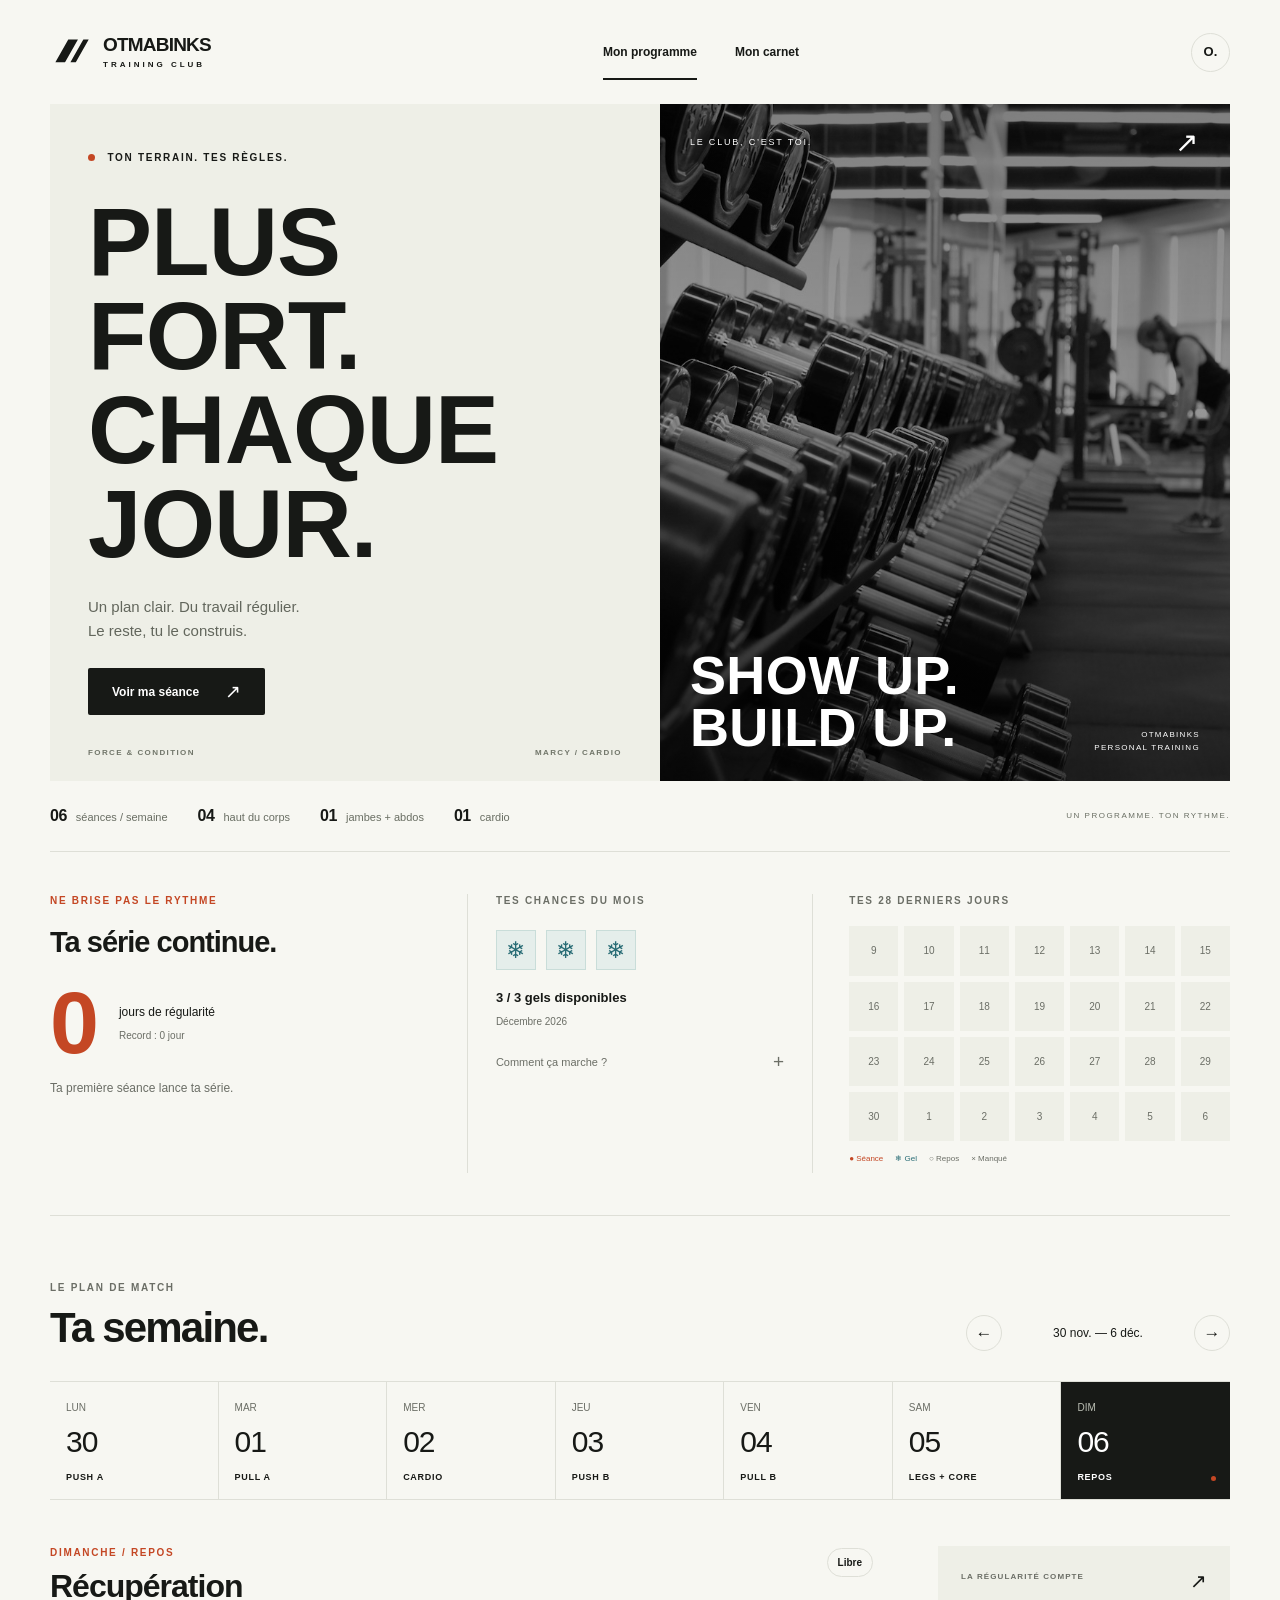
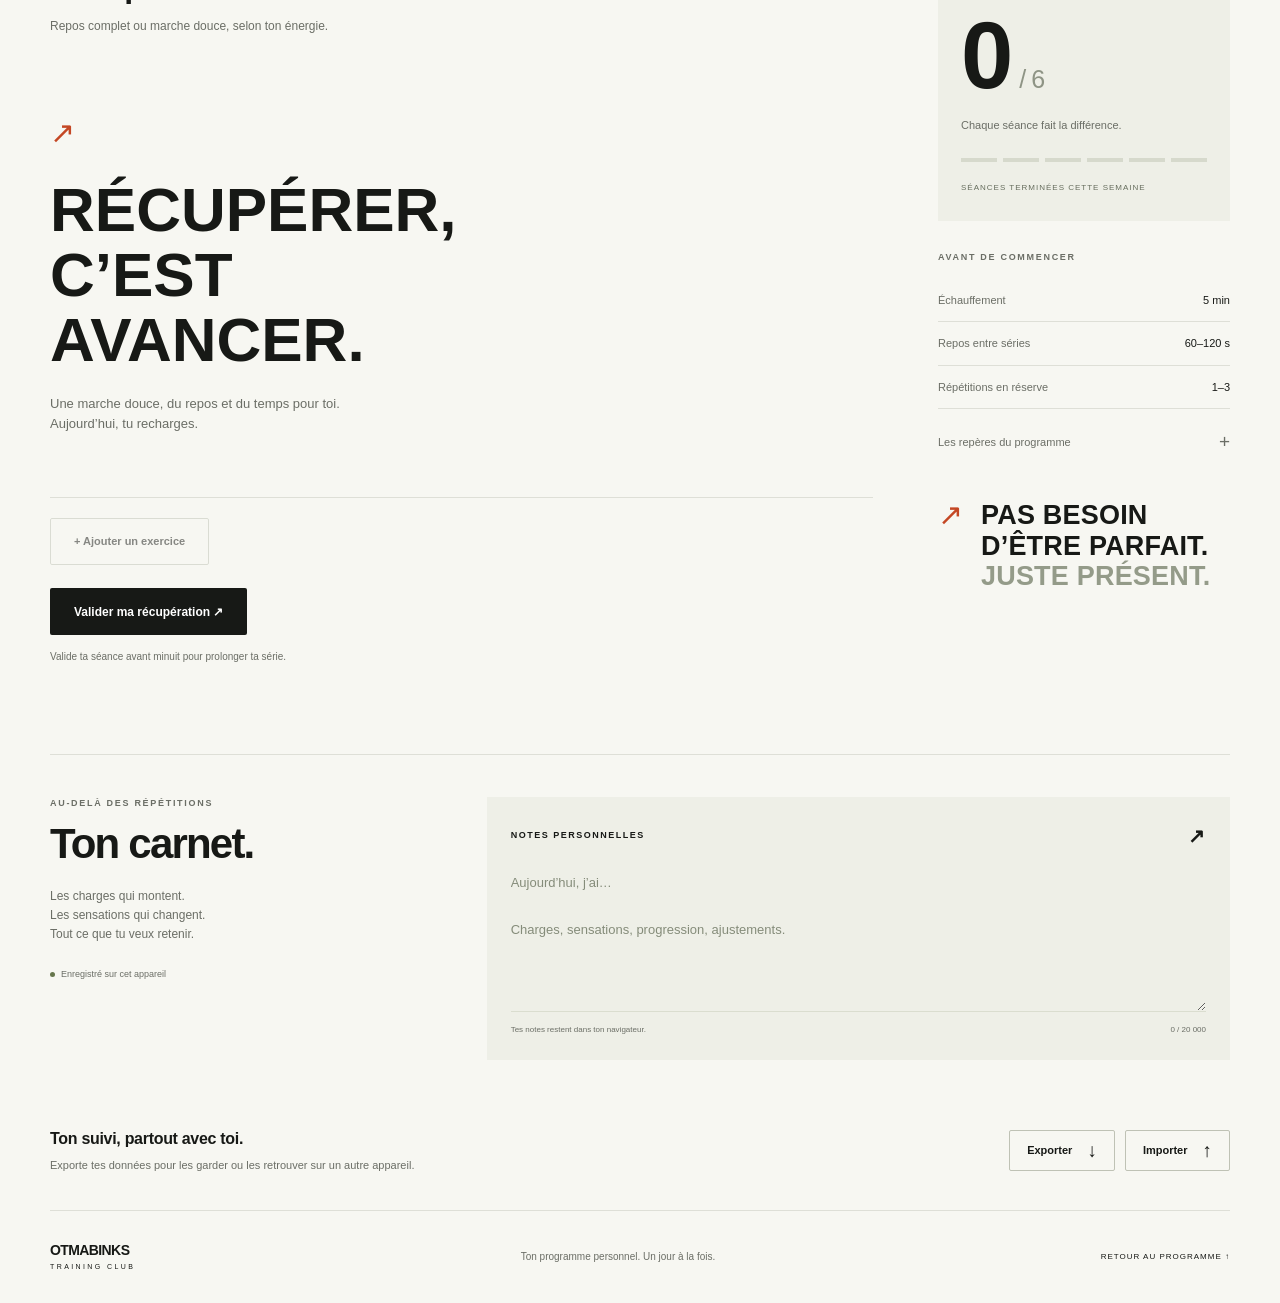
==== commit 6ad3e9ef: "Add illustrated exercise guides and persistent exercise additions" ====
--- a/otmabinks_fitness_pro.html
+++ b/otmabinks_fitness_pro.html
@@ -6,6 +6,8 @@
 @media(prefers-reduced-motion:reduce){html{scroll-behavior:auto}*,*:before,*:after{transition:none!important;animation:none!important}}
 
 .streak-section{display:grid;grid-template-columns:1.1fr 1fr 1.1fr;gap:36px;padding:42px 0;border-bottom:1px solid var(--line)}.streak-section h2{font-size:29px;letter-spacing:-1px}.streak-number{display:flex;align-items:center;gap:20px;margin:20px 0 12px}.streak-number strong{font-family:var(--heading);font-size:88px;line-height:1;color:var(--orange)}.streak-number span{font-size:12px}.streak-number small{display:block;color:var(--muted);margin-top:7px}.streak-main>p:last-child{font-size:12px;color:var(--muted);margin-bottom:0}.freeze-panel{border-inline:1px solid var(--line);padding:0 28px}.freezes{display:flex;gap:10px;margin:22px 0 17px}.freezes span{height:40px;width:40px;display:grid;place-items:center;border:1px solid #c9ddd9;color:#286c75;font-size:23px;background:#e5eeeb}.freezes .spent{background:none;border-color:var(--line);color:#969e94}.freeze-panel>strong{font-size:13px}.freeze-panel>p:not(.eyebrow){font-size:10px;color:var(--muted);text-transform:capitalize;margin-top:6px}.streak-history{display:grid;grid-template-columns:repeat(7,1fr);gap:6px}.history-day{aspect-ratio:1;display:grid;place-items:center;background:var(--soft);font-size:10px;color:var(--muted);border:1px solid transparent}.history-day.done{background:var(--orange);color:white}.history-day.frozen{background:#dbecea;color:#205d67;border-color:#7ba3aa}.history-day.frozen:after{content:'❄';font-size:9px}.history-day.rest{border-color:#9ca888;background:transparent}.history-day.broken,.history-day.missed{background:#eaded8;color:#703e31;text-decoration:line-through}.history-day.pending{border:1px dashed var(--orange)}.history-legend{display:flex;flex-wrap:wrap;gap:12px;font-size:8px;margin-top:12px;color:var(--muted)}.history-legend span:first-child{color:var(--orange)}.history-legend span:nth-child(2){color:#286c75}.date-hint{font-size:10px;color:var(--muted);margin-top:14px}.exercise:has(input:disabled){cursor:default}.exercise input:disabled{cursor:default;opacity:.65}@media(max-width:800px){.streak-section{gap:22px;grid-template-columns:1fr 1fr}.freeze-panel{border-right:0;padding-right:0}.history-panel{grid-column:1/-1}.streak-history{grid-template-columns:repeat(14,1fr)}}@media(max-width:560px){.streak-section{padding:30px 0;gap:24px 18px}.streak-section h2{font-size:24px}.streak-section .eyebrow{font-size:8px;letter-spacing:1px}.streak-number{gap:10px}.streak-number strong{font-size:68px}.streak-number span{font-size:9px}.streak-number small{font-size:8px}.streak-main>p:last-child{font-size:10px}.freeze-panel{padding-left:16px}.freezes{gap:6px}.freezes span{height:30px;width:30px;font-size:18px}.freeze-panel>strong{font-size:10px}.streak-history{grid-template-columns:repeat(7,1fr)}.history-day{aspect-ratio:1.3}}
+
+.exercise-open{border:0;background:none;text-align:left;padding:8px 0;color:inherit;cursor:pointer}.exercise-open:hover .exercise-name{text-decoration:underline;text-underline-offset:4px}.exercise:has(input:disabled){cursor:default}.exercise-info.exercise-open{flex:1}.add-exercise{margin-top:20px;font-size:11px}.guide-dialog{max-width:820px;max-height:90vh;overflow:auto}.modal-heading{display:flex;align-items:flex-start;justify-content:space-between;gap:20px}.modal-heading .icon-button{flex-shrink:0;font-size:24px}.guide-dialog h2{font-size:30px;margin-top:0}.guide-dialog .muted{font-size:12px}.guide-photos{display:grid;grid-template-columns:1fr 1fr;gap:16px;margin:22px 0 28px}.guide-photos figure{margin:0;min-width:0;background:#fff}.guide-photos img{width:100%;height:260px;object-fit:contain;display:block}.guide-photos figcaption{font-size:10px;padding:10px 14px;background:var(--soft);text-transform:uppercase;letter-spacing:1px}.guide-dialog h3{font-size:16px}.guide-dialog ol{padding-left:22px;line-height:1.7;font-size:13px}.guide-dialog li{padding:5px 0 9px 5px}.guide-note{padding:15px;background:var(--soft);font-size:11px!important}.guide-dialog a{font-size:10px;color:var(--muted)}.photo-error{padding:20px;min-height:160px;font-size:12px}.add-dialog{max-width:580px;max-height:90vh;overflow:auto}.add-dialog label{font-size:12px;display:block;margin:18px 0 8px}.add-dialog select,.add-dialog input,.add-dialog textarea{border:1px solid var(--line);background:white;padding:12px;width:100%;color:var(--ink);border-radius:2px}.add-dialog textarea{min-height:110px}.add-dialog .muted{font-size:11px}.add-dialog h2{margin-top:0}#add-error{color:#a13521}#custom-guide-fields{border-top:1px solid var(--line);margin-top:18px}@media(max-width:560px){.guide-dialog{padding:22px;max-height:94vh}.guide-dialog h2{font-size:25px}.guide-photos{gap:8px}.guide-photos img{height:185px}.guide-photos figcaption{font-size:8px;padding:9px}.guide-dialog ol{font-size:12px}.exercise-open .exercise-sub{font-size:8px}.add-dialog{padding:22px}.add-dialog h2{font-size:25px}}
 </style></head><body>
 <a class="skip" href="#programme">Aller au programme</a>
 <header class="site-header page-width"><a href="#" class="brand" aria-label="OTMABINKS Training Club, accueil"><svg viewBox="0 0 40 40" aria-hidden="true"><path d="M5 29 17 8h9L14 29zm14 0L31 8h5L24 29z" fill="currentColor"/></svg><span>OTMABINKS<small>TRAINING CLUB</small></span></a><nav aria-label="Navigation principale"><a class="nav-active" href="#programme">Mon programme</a><a href="#journal">Mon carnet</a></nav><a class="avatar" href="#journal" aria-label="Mon espace personnel">O.</a></header>
@@ -13,11 +15,12 @@
 <div class="program-strip page-width"><span><b>06</b> séances / semaine</span><span><b>04</b> haut du corps</span><span><b>01</b> jambes + abdos</span><span><b>01</b> cardio</span><span class="strip-end">UN PROGRAMME. TON RYTHME.</span></div>
 <section id="regularite" class="streak-section page-width" aria-labelledby="streak-title"><div class="streak-main"><p class="eyebrow orange">NE BRISE PAS LE RYTHME</p><h2 id="streak-title">Ta série continue.</h2><div class="streak-number"><strong id="streak-count">0</strong><span>jours de régularité<br><small id="streak-best">Record : 0 jours</small></span></div><p id="streak-message"></p></div><div class="freeze-panel"><p class="eyebrow quiet">TES CHANCES DU MOIS</p><div id="freezes" class="freezes" aria-hidden="true"></div><strong id="freeze-count">3 / 3 gels disponibles</strong><p id="freeze-month"></p><details><summary>Comment ça marche ? <span>+</span></summary><p>Une séance validée prolonge ta série. Un jour d’entraînement manqué utilise automatiquement un gel, dès le lendemain. Le gel protège ta série sans ajouter de jour. Après trois gels dans le même mois, le prochain jour manqué casse la série. Trois nouveaux gels arrivent le 1er de chaque mois, sans cumul. Le dimanche compte comme repos dans une série active, sans gel. Le suivi démarre à ta première séance validée.</p></details></div><div class="history-panel"><p class="eyebrow quiet">TES 28 DERNIERS JOURS</p><div id="streak-history" class="streak-history"></div><p class="history-legend"><span>● Séance</span><span>❄ Gel</span><span>○ Repos</span><span>× Manqué</span></p></div></section>
 <section id="programme" class="program page-width" aria-labelledby="program-title"><div class="section-top"><div><p class="eyebrow quiet">LE PLAN DE MATCH</p><h2 id="program-title">Ta semaine.</h2></div><div class="week-switch"><button id="prev-week" class="icon-button" aria-label="Semaine précédente">←</button><div><span id="week-label"></span><button id="this-week" class="text-button" hidden>Cette semaine</button></div><button id="next-week" class="icon-button" aria-label="Semaine suivante">→</button></div></div><nav class="days" id="days" aria-label="Choisir le jour d’entraînement"></nav>
-<div class="training-layout"><section class="workout" aria-labelledby="workout-title"><div class="workout-heading"><div><p class="eyebrow orange" id="workout-tag"></p><h3 id="workout-title"></h3><p id="workout-description" class="muted"></p></div><span class="duration" id="workout-duration"></span></div><div class="list-heading" aria-hidden="true"><span>LES MOUVEMENTS</span><span>SÉRIES × RÉPÉTITIONS</span></div><div id="exercises"></div><div id="session-progress" class="session-progress"><div><span id="session-count"></span><span id="session-percent"></span></div><progress id="exercise-progress" max="100" value="0" aria-label="Progression de la séance"></progress></div><div class="session-actions"><button class="button dark" id="complete-session">Terminer la séance <span aria-hidden="true">↗</span></button></div><p id="session-date-hint" class="date-hint"></p></section>
+<div class="training-layout"><section class="workout" aria-labelledby="workout-title"><div class="workout-heading"><div><p class="eyebrow orange" id="workout-tag"></p><h3 id="workout-title"></h3><p id="workout-description" class="muted"></p></div><span class="duration" id="workout-duration"></span></div><div class="list-heading" aria-hidden="true"><span>LES MOUVEMENTS</span><span>SÉRIES × RÉPÉTITIONS</span></div><div id="exercises"></div><button id="add-exercise" class="button outline add-exercise">+ Ajouter un exercice</button><div id="session-progress" class="session-progress"><div><span id="session-count"></span><span id="session-percent"></span></div><progress id="exercise-progress" max="100" value="0" aria-label="Progression de la séance"></progress></div><div class="session-actions"><button class="button dark" id="complete-session">Terminer la séance <span aria-hidden="true">↗</span></button></div><p id="session-date-hint" class="date-hint"></p></section>
 <aside class="sidebar"><section class="weekly-card"><div class="card-heading"><p class="eyebrow quiet">LA RÉGULARITÉ COMPTE</p><span class="mini-symbol" aria-hidden="true">↗</span></div><div class="weekly-number"><strong id="completed-count">0</strong><span>/ 6</span></div><p id="week-message">Chaque séance fait la différence.</p><div id="week-marks" class="week-marks" aria-label="Séances terminées"></div><span class="caption">SÉANCES TERMINÉES CETTE SEMAINE</span></section><section class="prep-card"><p class="eyebrow quiet">AVANT DE COMMENCER</p><div class="prep-row"><span>Échauffement</span><strong>5 min</strong></div><div class="prep-row"><span>Repos entre séries</span><strong>60–120 s</strong></div><div class="prep-row"><span>Répétitions en réserve</span><strong>1–3</strong></div><details><summary>Les repères du programme <span aria-hidden="true">+</span></summary><p>Commence avec 2 séries par mouvement si la reprise est difficile. Vérifie la stabilité des attaches et la trajectoire des câbles. Les mouvements à la poulie restent à adapter à ta station réelle.</p></details></section><div class="club-note"><span aria-hidden="true">↗</span><p>PAS BESOIN<br>D’ÊTRE PARFAIT.<br><span>JUSTE PRÉSENT.</span></p></div></aside></div></section>
 <section class="journal page-width" id="journal" aria-labelledby="journal-title"><div class="journal-intro"><p class="eyebrow quiet">AU-DELÀ DES RÉPÉTITIONS</p><h2 id="journal-title">Ton carnet.</h2><p class="muted">Les charges qui montent.<br>Les sensations qui changent.<br>Tout ce que tu veux retenir.</p><span class="saved-status" id="save-state">Enregistré sur cet appareil</span></div><div class="journal-paper"><label for="notes">NOTES PERSONNELLES <span aria-hidden="true">↗</span></label><textarea id="notes" maxlength="20000" placeholder="Aujourd’hui, j’ai…&#10;&#10;Charges, sensations, progression, ajustements."></textarea><div class="journal-bottom"><span>Tes notes restent dans ton navigateur.</span><span id="note-count">0 / 20 000</span></div></div></section>
 <section class="data-section page-width"><div><h3>Ton suivi, partout avec toi.</h3><p>Exporte tes données pour les garder ou les retrouver sur un autre appareil.</p></div><div class="data-actions"><button id="export" class="button outline">Exporter <span aria-hidden="true">↓</span></button><button id="import" class="button outline">Importer <span aria-hidden="true">↑</span></button><input id="import-file" type="file" accept="application/json,.json" hidden></div></section></main>
-<footer class="page-width"><a href="#" class="footer-brand">OTMABINKS<span>TRAINING CLUB</span></a><p>Ton programme personnel. Un jour à la fois.</p><a href="#programme">RETOUR AU PROGRAMME ↑</a></footer><div id="status" class="toast" role="status" aria-live="polite" hidden></div><dialog id="confirm-dialog"><form method="dialog"><p class="eyebrow orange">TON SUIVI</p><h2 id="confirm-title"></h2><p id="confirm-message"></p><div class="dialog-actions"><button value="cancel" class="button outline">Annuler</button><button value="confirm" class="button dark" id="confirm-action">Confirmer</button></div></form></dialog><script>'use strict';
+<footer class="page-width"><a href="#" class="footer-brand">OTMABINKS<span>TRAINING CLUB</span></a><p>Ton programme personnel. Un jour à la fois.</p><a href="#programme">RETOUR AU PROGRAMME ↑</a></footer><div id="status" class="toast" role="status" aria-live="polite" hidden></div><dialog id="confirm-dialog"><form method="dialog"><p class="eyebrow orange">TON SUIVI</p><h2 id="confirm-title"></h2><p id="confirm-message"></p><div class="dialog-actions"><button value="cancel" class="button outline">Annuler</button><button value="confirm" class="button dark" id="confirm-action">Confirmer</button></div></form></dialog><dialog id="exercise-guide" class="guide-dialog" aria-labelledby="guide-title"><div class="modal-heading"><div><p class="eyebrow orange">LE BON MOUVEMENT</p><h2 id="guide-title"></h2><p id="guide-meta" class="muted"></p></div><button type="button" id="close-guide" class="icon-button" aria-label="Fermer la fiche">×</button></div><div id="guide-photos" class="guide-photos"></div><h3>Comment faire</h3><ol id="guide-steps"></ol><p id="guide-note" class="guide-note"></p><a id="guide-source" target="_blank" rel="noopener noreferrer">Voir la source des démonstrations ↗</a></dialog>
+<dialog id="add-dialog" class="add-dialog" aria-labelledby="add-title"><form id="add-form"><div class="modal-heading"><div><p class="eyebrow orange">FAIS ÉVOLUER TON PROGRAMME</p><h2 id="add-title">Ajouter un exercice</h2></div><button type="button" id="close-add" class="icon-button" aria-label="Fermer l’ajout">×</button></div><p id="add-day-label" class="muted"></p><label for="guide-choice">Choisis un mouvement</label><select id="guide-choice" required></select><p id="chosen-guide-info" class="muted"></p><button id="preview-guide" class="text-button" type="button">Voir les photos et l’explication ↗</button><div id="custom-guide-fields" hidden><label for="custom-name">Nom de l’exercice</label><input id="custom-name" maxlength="120" data-required><label for="custom-equipment">Matériel</label><input id="custom-equipment" maxlength="160"><label for="custom-steps">Explication (une étape par ligne)</label><textarea id="custom-steps" maxlength="6400" data-required></textarea><label for="custom-photo-1">Lien HTTPS de la première photo</label><input id="custom-photo-1" type="url" placeholder="https://…/photo.jpg" maxlength="2048" data-required><label for="custom-photo-2">Deuxième photo (facultatif)</label><input id="custom-photo-2" type="url" placeholder="https://…/photo.jpg" maxlength="2048"><p class="muted">Utilise des liens directs vers des photos que tu as le droit d’utiliser.</p></div><label for="extra-sets">Séries × répétitions, ou durée</label><input id="extra-sets" maxlength="80" placeholder="Ex. 3 × 10 ou 10 min" required><p class="muted">Ajouté à ce jour chaque semaine à partir de la date affichée. Les séances passées restent intactes.</p><p id="add-error" role="alert"></p><div class="dialog-actions"><button id="cancel-add" type="button" class="button outline">Annuler</button><button type="submit" class="button dark">Ajouter au programme</button></div></form></dialog><script>'use strict';
 const PROGRAM = [
   {
     "short": "Lun",
@@ -242,22 +245,648 @@
 if (typeof module !== 'undefined') module.exports = PROGRAM;
 
 'use strict';
+const GUIDES = [
+  {
+    "id": "g0",
+    "name": "Chest press assis",
+    "equipment": "Machine / pectoraux",
+    "steps": [
+      "Règle le siège pour avoir les poignées à hauteur de poitrine, dos contre le dossier.",
+      "Pousse les poignées devant toi en soufflant, sans décoller le dos.",
+      "Reviens lentement, épaules basses et poignets alignés."
+    ],
+    "note": "La photo montre une machine de chest press : les réglages et les bras peuvent différer de ta MARCY.",
+    "images": [
+      "https://raw.githubusercontent.com/yuhonas/free-exercise-db/f00c92c7dcf1216a928a52c3706c7ce8e2f71ed5/exercises/Leverage_Chest_Press/0.jpg",
+      "https://raw.githubusercontent.com/yuhonas/free-exercise-db/f00c92c7dcf1216a928a52c3706c7ce8e2f71ed5/exercises/Leverage_Chest_Press/1.jpg"
+    ],
+    "captions": [
+      "Position 1",
+      "Position 2"
+    ],
+    "source": "https://github.com/yuhonas/free-exercise-db/tree/f00c92c7dcf1216a928a52c3706c7ce8e2f71ed5/exercises/Leverage_Chest_Press"
+  },
+  {
+    "id": "g1",
+    "name": "Papillon / pec fly",
+    "equipment": "Machine / pectoraux",
+    "steps": [
+      "Assieds-toi dos au dossier, bras placés sur les appuis prévus.",
+      "Rapproche les bras devant la poitrine sans hausser les épaules.",
+      "Rouvre lentement dans une amplitude confortable."
+    ],
+    "note": "À utiliser seulement si ta station possède la fonction papillon ; respecte ses appuis et sa trajectoire.",
+    "images": [
+      "https://raw.githubusercontent.com/yuhonas/free-exercise-db/f00c92c7dcf1216a928a52c3706c7ce8e2f71ed5/exercises/Butterfly/0.jpg",
+      "https://raw.githubusercontent.com/yuhonas/free-exercise-db/f00c92c7dcf1216a928a52c3706c7ce8e2f71ed5/exercises/Butterfly/1.jpg"
+    ],
+    "captions": [
+      "Position 1",
+      "Position 2"
+    ],
+    "source": "https://github.com/yuhonas/free-exercise-db/tree/f00c92c7dcf1216a928a52c3706c7ce8e2f71ed5/exercises/Butterfly"
+  },
+  {
+    "id": "g2",
+    "name": "Développé épaules",
+    "equipment": "Haltères / épaules",
+    "steps": [
+      "Assieds-toi sur un banc avec dossier, haltères à hauteur des épaules.",
+      "Pousse les haltères au-dessus de la tête en gardant le ventre engagé.",
+      "Redescends lentement sans cambrer pour finir la répétition."
+    ],
+    "note": "",
+    "images": [
+      "https://raw.githubusercontent.com/yuhonas/free-exercise-db/f00c92c7dcf1216a928a52c3706c7ce8e2f71ed5/exercises/Dumbbell_Shoulder_Press/0.jpg",
+      "https://raw.githubusercontent.com/yuhonas/free-exercise-db/f00c92c7dcf1216a928a52c3706c7ce8e2f71ed5/exercises/Dumbbell_Shoulder_Press/1.jpg"
+    ],
+    "captions": [
+      "Position 1",
+      "Position 2"
+    ],
+    "source": "https://github.com/yuhonas/free-exercise-db/tree/f00c92c7dcf1216a928a52c3706c7ce8e2f71ed5/exercises/Dumbbell_Shoulder_Press"
+  },
+  {
+    "id": "g3",
+    "name": "Élévations latérales",
+    "equipment": "Poulie basse / épaules",
+    "steps": [
+      "Place-toi de côté à la poulie basse, poignée dans la main opposée, coude légèrement fléchi.",
+      "Élève le bras sur le côté jusqu’à hauteur d’épaule, sans élan.",
+      "Redescends lentement puis change de bras."
+    ],
+    "note": "Le câble doit circuler librement sur ta station. N’improvise pas de renvoi de câble.",
+    "images": [
+      "https://raw.githubusercontent.com/yuhonas/free-exercise-db/f00c92c7dcf1216a928a52c3706c7ce8e2f71ed5/exercises/Standing_Low-Pulley_Deltoid_Raise/0.jpg",
+      "https://raw.githubusercontent.com/yuhonas/free-exercise-db/f00c92c7dcf1216a928a52c3706c7ce8e2f71ed5/exercises/Standing_Low-Pulley_Deltoid_Raise/1.jpg"
+    ],
+    "captions": [
+      "Position 1",
+      "Position 2"
+    ],
+    "source": "https://github.com/yuhonas/free-exercise-db/tree/f00c92c7dcf1216a928a52c3706c7ce8e2f71ed5/exercises/Standing_Low-Pulley_Deltoid_Raise"
+  },
+  {
+    "id": "g4",
+    "name": "Extension triceps",
+    "equipment": "Poulie haute / triceps",
+    "steps": [
+      "Prends la barre en pronation, coudes près des côtes, buste stable.",
+      "Déplie les coudes pour abaisser la barre en soufflant.",
+      "Remonte les avant-bras lentement sans avancer les coudes."
+    ],
+    "note": "",
+    "images": [
+      "https://raw.githubusercontent.com/yuhonas/free-exercise-db/f00c92c7dcf1216a928a52c3706c7ce8e2f71ed5/exercises/Triceps_Pushdown/0.jpg",
+      "https://raw.githubusercontent.com/yuhonas/free-exercise-db/f00c92c7dcf1216a928a52c3706c7ce8e2f71ed5/exercises/Triceps_Pushdown/1.jpg"
+    ],
+    "captions": [
+      "Position 1",
+      "Position 2"
+    ],
+    "source": "https://github.com/yuhonas/free-exercise-db/tree/f00c92c7dcf1216a928a52c3706c7ce8e2f71ed5/exercises/Triceps_Pushdown"
+  },
+  {
+    "id": "g5",
+    "name": "Tirage vertical",
+    "equipment": "Poulie haute / dos",
+    "steps": [
+      "Assieds-toi avec les cuisses maintenues si un appui est prévu, poitrine haute.",
+      "Tire la barre vers le haut de la poitrine en amenant les coudes vers le bas.",
+      "Laisse les bras remonter lentement sans te faire soulever."
+    ],
+    "note": "Tire devant la tête, pas derrière la nuque.",
+    "images": [
+      "https://raw.githubusercontent.com/yuhonas/free-exercise-db/f00c92c7dcf1216a928a52c3706c7ce8e2f71ed5/exercises/Wide-Grip_Lat_Pulldown/0.jpg",
+      "https://raw.githubusercontent.com/yuhonas/free-exercise-db/f00c92c7dcf1216a928a52c3706c7ce8e2f71ed5/exercises/Wide-Grip_Lat_Pulldown/1.jpg"
+    ],
+    "captions": [
+      "Position 1",
+      "Position 2"
+    ],
+    "source": "https://github.com/yuhonas/free-exercise-db/tree/f00c92c7dcf1216a928a52c3706c7ce8e2f71ed5/exercises/Wide-Grip_Lat_Pulldown"
+  },
+  {
+    "id": "g6",
+    "name": "Rowing assis",
+    "equipment": "Poulie basse / dos",
+    "steps": [
+      "Assieds-toi avec des appuis stables, genoux légèrement fléchis et dos neutre.",
+      "Tire la poignée vers le bas des côtes en gardant le buste stable.",
+      "Retends les bras lentement sans arrondir le dos."
+    ],
+    "note": "La photo utilise une poignée en V. Ton programme prévoit une barre : conserve une prise confortable et des appuis prévus pour ta station.",
+    "images": [
+      "https://raw.githubusercontent.com/yuhonas/free-exercise-db/f00c92c7dcf1216a928a52c3706c7ce8e2f71ed5/exercises/Seated_Cable_Rows/0.jpg",
+      "https://raw.githubusercontent.com/yuhonas/free-exercise-db/f00c92c7dcf1216a928a52c3706c7ce8e2f71ed5/exercises/Seated_Cable_Rows/1.jpg"
+    ],
+    "captions": [
+      "Position 1",
+      "Position 2"
+    ],
+    "source": "https://github.com/yuhonas/free-exercise-db/tree/f00c92c7dcf1216a928a52c3706c7ce8e2f71ed5/exercises/Seated_Cable_Rows"
+  },
+  {
+    "id": "g7",
+    "name": "Oiseau / reverse fly",
+    "equipment": "Haltères / arrière des épaules",
+    "steps": [
+      "Assieds-toi, penche le buste depuis les hanches en gardant le dos neutre.",
+      "Écarte les bras sur les côtés, coudes légèrement fléchis.",
+      "Redescends avec contrôle, sans balancer le buste."
+    ],
+    "note": "",
+    "images": [
+      "https://raw.githubusercontent.com/yuhonas/free-exercise-db/f00c92c7dcf1216a928a52c3706c7ce8e2f71ed5/exercises/Seated_Bent-Over_Rear_Delt_Raise/0.jpg",
+      "https://raw.githubusercontent.com/yuhonas/free-exercise-db/f00c92c7dcf1216a928a52c3706c7ce8e2f71ed5/exercises/Seated_Bent-Over_Rear_Delt_Raise/1.jpg"
+    ],
+    "captions": [
+      "Position 1",
+      "Position 2"
+    ],
+    "source": "https://github.com/yuhonas/free-exercise-db/tree/f00c92c7dcf1216a928a52c3706c7ce8e2f71ed5/exercises/Seated_Bent-Over_Rear_Delt_Raise"
+  },
+  {
+    "id": "g8",
+    "name": "Curl biceps",
+    "equipment": "Poulie basse / biceps",
+    "steps": [
+      "Tiens la barre paumes vers le haut, coudes proches du corps.",
+      "Fléchis les coudes pour monter la barre, sans te pencher en arrière.",
+      "Redescends lentement en gardant les épaules immobiles."
+    ],
+    "note": "",
+    "images": [
+      "https://raw.githubusercontent.com/yuhonas/free-exercise-db/f00c92c7dcf1216a928a52c3706c7ce8e2f71ed5/exercises/Standing_Biceps_Cable_Curl/0.jpg",
+      "https://raw.githubusercontent.com/yuhonas/free-exercise-db/f00c92c7dcf1216a928a52c3706c7ce8e2f71ed5/exercises/Standing_Biceps_Cable_Curl/1.jpg"
+    ],
+    "captions": [
+      "Position 1",
+      "Position 2"
+    ],
+    "source": "https://github.com/yuhonas/free-exercise-db/tree/f00c92c7dcf1216a928a52c3706c7ce8e2f71ed5/exercises/Standing_Biceps_Cable_Curl"
+  },
+  {
+    "id": "g9",
+    "name": "Curl marteau",
+    "equipment": "Haltères / biceps",
+    "steps": [
+      "Debout, tiens les haltères le long du corps, paumes face à face.",
+      "Monte les haltères en gardant les coudes près des côtes.",
+      "Redescends lentement, poignets droits et sans élan."
+    ],
+    "note": "",
+    "images": [
+      "https://raw.githubusercontent.com/yuhonas/free-exercise-db/f00c92c7dcf1216a928a52c3706c7ce8e2f71ed5/exercises/Hammer_Curls/0.jpg",
+      "https://raw.githubusercontent.com/yuhonas/free-exercise-db/f00c92c7dcf1216a928a52c3706c7ce8e2f71ed5/exercises/Hammer_Curls/1.jpg"
+    ],
+    "captions": [
+      "Position 1",
+      "Position 2"
+    ],
+    "source": "https://github.com/yuhonas/free-exercise-db/tree/f00c92c7dcf1216a928a52c3706c7ce8e2f71ed5/exercises/Hammer_Curls"
+  },
+  {
+    "id": "g10",
+    "name": "Course facile",
+    "equipment": "Tapis ou extérieur / cardio",
+    "steps": [
+      "Démarre par une marche puis augmente progressivement vers un footing facile.",
+      "Garde le regard devant toi, les épaules relâchées et une foulée naturelle.",
+      "Choisis une allure qui te permet encore de parler, puis ralentis progressivement."
+    ],
+    "note": "Sur tapis, utilise le dispositif d’arrêt de sécurité et suis les consignes de la machine.",
+    "images": [
+      "https://raw.githubusercontent.com/yuhonas/free-exercise-db/f00c92c7dcf1216a928a52c3706c7ce8e2f71ed5/exercises/Jogging_Treadmill/0.jpg",
+      "https://raw.githubusercontent.com/yuhonas/free-exercise-db/f00c92c7dcf1216a928a52c3706c7ce8e2f71ed5/exercises/Jogging_Treadmill/1.jpg"
+    ],
+    "captions": [
+      "Position 1",
+      "Position 2"
+    ],
+    "source": "https://github.com/yuhonas/free-exercise-db/tree/f00c92c7dcf1216a928a52c3706c7ce8e2f71ed5/exercises/Jogging_Treadmill"
+  },
+  {
+    "id": "g11",
+    "name": "Retour au calme",
+    "equipment": "Marche douce / récupération",
+    "steps": [
+      "Réduis progressivement l’allure pour passer à une marche facile.",
+      "Laisse les bras accompagner la marche et relâche les épaules.",
+      "Continue doucement pendant la durée prévue avant de t’arrêter."
+    ],
+    "note": "La démonstration montre la marche sur tapis ; une marche douce au sol convient aussi.",
+    "images": [
+      "https://raw.githubusercontent.com/yuhonas/free-exercise-db/f00c92c7dcf1216a928a52c3706c7ce8e2f71ed5/exercises/Walking_Treadmill/0.jpg",
+      "https://raw.githubusercontent.com/yuhonas/free-exercise-db/f00c92c7dcf1216a928a52c3706c7ce8e2f71ed5/exercises/Walking_Treadmill/1.jpg"
+    ],
+    "captions": [
+      "Position 1",
+      "Position 2"
+    ],
+    "source": "https://github.com/yuhonas/free-exercise-db/tree/f00c92c7dcf1216a928a52c3706c7ce8e2f71ed5/exercises/Walking_Treadmill"
+  },
+  {
+    "id": "g12",
+    "name": "Pompes",
+    "equipment": "Poids du corps / pectoraux",
+    "steps": [
+      "Place les mains un peu plus larges que les épaules et aligne tête, bassin et talons.",
+      "Plie les coudes pour descendre la poitrine, sans laisser tomber le bassin.",
+      "Repousse le sol en soufflant. Utilise un support surélevé si nécessaire."
+    ],
+    "note": "",
+    "images": [
+      "https://raw.githubusercontent.com/yuhonas/free-exercise-db/f00c92c7dcf1216a928a52c3706c7ce8e2f71ed5/exercises/Pushups/0.jpg",
+      "https://raw.githubusercontent.com/yuhonas/free-exercise-db/f00c92c7dcf1216a928a52c3706c7ce8e2f71ed5/exercises/Pushups/1.jpg"
+    ],
+    "captions": [
+      "Position 1",
+      "Position 2"
+    ],
+    "source": "https://github.com/yuhonas/free-exercise-db/tree/f00c92c7dcf1216a928a52c3706c7ce8e2f71ed5/exercises/Pushups"
+  },
+  {
+    "id": "g13",
+    "name": "Élévations frontales",
+    "equipment": "Poulie basse / épaules",
+    "steps": [
+      "Tiens la barre devant les cuisses, bras légèrement fléchis et buste stable.",
+      "Monte les bras devant toi jusqu’à environ la hauteur des épaules.",
+      "Redescends lentement sans basculer en arrière."
+    ],
+    "note": "La photo montre une poignée à un bras. Ton programme utilise une barre : réalise le même mouvement devant toi seulement si le câble circule sans gêne.",
+    "images": [
+      "https://raw.githubusercontent.com/yuhonas/free-exercise-db/f00c92c7dcf1216a928a52c3706c7ce8e2f71ed5/exercises/Front_Cable_Raise/0.jpg",
+      "https://raw.githubusercontent.com/yuhonas/free-exercise-db/f00c92c7dcf1216a928a52c3706c7ce8e2f71ed5/exercises/Front_Cable_Raise/1.jpg"
+    ],
+    "captions": [
+      "Position 1",
+      "Position 2"
+    ],
+    "source": "https://github.com/yuhonas/free-exercise-db/tree/f00c92c7dcf1216a928a52c3706c7ce8e2f71ed5/exercises/Front_Cable_Raise"
+  },
+  {
+    "id": "g14",
+    "name": "Extension triceps au-dessus de la tête",
+    "equipment": "Haltère / triceps",
+    "steps": [
+      "Tiens un haltère à deux mains au-dessus de la tête, ventre engagé.",
+      "Plie les coudes pour descendre l’haltère derrière la tête sans bouger les bras supérieurs.",
+      "Retends les coudes en soufflant, sans cambrer."
+    ],
+    "note": "",
+    "images": [
+      "https://raw.githubusercontent.com/yuhonas/free-exercise-db/f00c92c7dcf1216a928a52c3706c7ce8e2f71ed5/exercises/Standing_Dumbbell_Triceps_Extension/0.jpg",
+      "https://raw.githubusercontent.com/yuhonas/free-exercise-db/f00c92c7dcf1216a928a52c3706c7ce8e2f71ed5/exercises/Standing_Dumbbell_Triceps_Extension/1.jpg"
+    ],
+    "captions": [
+      "Position 1",
+      "Position 2"
+    ],
+    "source": "https://github.com/yuhonas/free-exercise-db/tree/f00c92c7dcf1216a928a52c3706c7ce8e2f71ed5/exercises/Standing_Dumbbell_Triceps_Extension"
+  },
+  {
+    "id": "g15",
+    "name": "Curl unilatéral",
+    "equipment": "Poulie basse / biceps",
+    "steps": [
+      "Prends la poignée paume vers le haut, coude près du corps.",
+      "Fléchis le coude sans avancer l’épaule ni tourner le buste.",
+      "Redescends lentement puis fais l’autre côté."
+    ],
+    "note": "",
+    "images": [
+      "https://raw.githubusercontent.com/yuhonas/free-exercise-db/f00c92c7dcf1216a928a52c3706c7ce8e2f71ed5/exercises/Standing_One-Arm_Cable_Curl/0.jpg",
+      "https://raw.githubusercontent.com/yuhonas/free-exercise-db/f00c92c7dcf1216a928a52c3706c7ce8e2f71ed5/exercises/Standing_One-Arm_Cable_Curl/1.jpg"
+    ],
+    "captions": [
+      "Position 1",
+      "Position 2"
+    ],
+    "source": "https://github.com/yuhonas/free-exercise-db/tree/f00c92c7dcf1216a928a52c3706c7ce8e2f71ed5/exercises/Standing_One-Arm_Cable_Curl"
+  },
+  {
+    "id": "g16",
+    "name": "Curl inversé",
+    "equipment": "Poulie basse / avant-bras",
+    "steps": [
+      "Tiens la barre paumes vers le bas, poignets droits et coudes près du corps.",
+      "Fléchis les coudes sans balancer le buste.",
+      "Redescends lentement avec une charge qui permet de garder les poignets stables."
+    ],
+    "note": "",
+    "images": [
+      "https://raw.githubusercontent.com/yuhonas/free-exercise-db/f00c92c7dcf1216a928a52c3706c7ce8e2f71ed5/exercises/Reverse_Cable_Curl/0.jpg",
+      "https://raw.githubusercontent.com/yuhonas/free-exercise-db/f00c92c7dcf1216a928a52c3706c7ce8e2f71ed5/exercises/Reverse_Cable_Curl/1.jpg"
+    ],
+    "captions": [
+      "Position 1",
+      "Position 2"
+    ],
+    "source": "https://github.com/yuhonas/free-exercise-db/tree/f00c92c7dcf1216a928a52c3706c7ce8e2f71ed5/exercises/Reverse_Cable_Curl"
+  },
+  {
+    "id": "g17",
+    "name": "Leg extension",
+    "equipment": "Machine / quadriceps",
+    "steps": [
+      "Règle le siège et le rouleau selon la notice : rouleau au bas des tibias, juste au-dessus des chevilles.",
+      "Tends les jambes en contractant les cuisses, bassin et dos stables.",
+      "Replie les genoux lentement sans laisser retomber la charge."
+    ],
+    "note": "La machine illustrée est différente du module MARCY : utilise les réglages prévus par ton modèle.",
+    "images": [
+      "https://raw.githubusercontent.com/yuhonas/free-exercise-db/f00c92c7dcf1216a928a52c3706c7ce8e2f71ed5/exercises/Leg_Extensions/0.jpg",
+      "https://raw.githubusercontent.com/yuhonas/free-exercise-db/f00c92c7dcf1216a928a52c3706c7ce8e2f71ed5/exercises/Leg_Extensions/1.jpg"
+    ],
+    "captions": [
+      "Position 1",
+      "Position 2"
+    ],
+    "source": "https://github.com/yuhonas/free-exercise-db/tree/f00c92c7dcf1216a928a52c3706c7ce8e2f71ed5/exercises/Leg_Extensions"
+  },
+  {
+    "id": "g18",
+    "name": "Squats",
+    "equipment": "Poids du corps / jambes",
+    "steps": [
+      "Debout, pieds environ à largeur d’épaules, appuis bien répartis.",
+      "Plie hanches et genoux pour descendre à une profondeur confortable ; les genoux suivent les pieds.",
+      "Pousse dans le sol pour te redresser sans décoller les talons."
+    ],
+    "note": "",
+    "images": [
+      "https://raw.githubusercontent.com/yuhonas/free-exercise-db/f00c92c7dcf1216a928a52c3706c7ce8e2f71ed5/exercises/Bodyweight_Squat/0.jpg",
+      "https://raw.githubusercontent.com/yuhonas/free-exercise-db/f00c92c7dcf1216a928a52c3706c7ce8e2f71ed5/exercises/Bodyweight_Squat/1.jpg"
+    ],
+    "captions": [
+      "Position 1",
+      "Position 2"
+    ],
+    "source": "https://github.com/yuhonas/free-exercise-db/tree/f00c92c7dcf1216a928a52c3706c7ce8e2f71ed5/exercises/Bodyweight_Squat"
+  },
+  {
+    "id": "g19",
+    "name": "Pont fessier",
+    "equipment": "Au sol / fessiers",
+    "steps": [
+      "Allonge-toi sur le dos, genoux fléchis et pieds posés au sol.",
+      "Pousse dans les talons pour lever le bassin jusqu’à aligner épaules, hanches et genoux.",
+      "Serre les fessiers puis repose lentement le bassin sans creuser le dos."
+    ],
+    "note": "",
+    "images": [
+      "https://raw.githubusercontent.com/yuhonas/free-exercise-db/f00c92c7dcf1216a928a52c3706c7ce8e2f71ed5/exercises/Butt_Lift_Bridge/0.jpg",
+      "https://raw.githubusercontent.com/yuhonas/free-exercise-db/f00c92c7dcf1216a928a52c3706c7ce8e2f71ed5/exercises/Butt_Lift_Bridge/1.jpg"
+    ],
+    "captions": [
+      "Position 1",
+      "Position 2"
+    ],
+    "source": "https://github.com/yuhonas/free-exercise-db/tree/f00c92c7dcf1216a928a52c3706c7ce8e2f71ed5/exercises/Butt_Lift_Bridge"
+  },
+  {
+    "id": "g20",
+    "name": "Leg curl glissé",
+    "equipment": "Serviette / ischio-jambiers",
+    "steps": [
+      "Allonge-toi sur le dos, talon sur une serviette qui glisse sur une surface dégagée.",
+      "Ramène lentement le talon vers les fesses en pliant le genou.",
+      "Fais glisser le pied vers l’avant avec contrôle, puis change de côté."
+    ],
+    "note": "Photos : variante au sol à une jambe, bassin posé. Elles ne montrent pas un curl en pont à deux jambes. Ne force pas si la serviette accroche.",
+    "images": [
+      "https://raw.githubusercontent.com/yuhonas/free-exercise-db/f00c92c7dcf1216a928a52c3706c7ce8e2f71ed5/exercises/Platform_Hamstring_Slides/0.jpg",
+      "https://raw.githubusercontent.com/yuhonas/free-exercise-db/f00c92c7dcf1216a928a52c3706c7ce8e2f71ed5/exercises/Platform_Hamstring_Slides/1.jpg"
+    ],
+    "captions": [
+      "Position 1",
+      "Position 2"
+    ],
+    "source": "https://github.com/yuhonas/free-exercise-db/tree/f00c92c7dcf1216a928a52c3706c7ce8e2f71ed5/exercises/Platform_Hamstring_Slides"
+  },
+  {
+    "id": "g21",
+    "name": "Mollets debout",
+    "equipment": "Poids du corps / mollets",
+    "steps": [
+      "Debout, prends un appui léger pour l’équilibre, pieds parallèles.",
+      "Monte sur la pointe des pieds en gardant le corps droit.",
+      "Redescends lentement, sans rebond."
+    ],
+    "note": "La photo montre une machine ; ton programme se fait au poids du corps, sans charge sur les épaules. Le mouvement de cheville reste le même.",
+    "images": [
+      "https://raw.githubusercontent.com/yuhonas/free-exercise-db/f00c92c7dcf1216a928a52c3706c7ce8e2f71ed5/exercises/Standing_Calf_Raises/0.jpg",
+      "https://raw.githubusercontent.com/yuhonas/free-exercise-db/f00c92c7dcf1216a928a52c3706c7ce8e2f71ed5/exercises/Standing_Calf_Raises/1.jpg"
+    ],
+    "captions": [
+      "Position 1",
+      "Position 2"
+    ],
+    "source": "https://github.com/yuhonas/free-exercise-db/tree/f00c92c7dcf1216a928a52c3706c7ce8e2f71ed5/exercises/Standing_Calf_Raises"
+  },
+  {
+    "id": "g22",
+    "name": "Crunch",
+    "equipment": "Au sol / abdos",
+    "steps": [
+      "Allonge-toi, genoux pliés et pieds au sol, mains posées légèrement près de la tête.",
+      "Décolle légèrement les épaules en contractant les abdos et en soufflant.",
+      "Redescends lentement sans tirer sur la nuque."
+    ],
+    "note": "",
+    "images": [
+      "https://raw.githubusercontent.com/yuhonas/free-exercise-db/f00c92c7dcf1216a928a52c3706c7ce8e2f71ed5/exercises/Crunches/0.jpg",
+      "https://raw.githubusercontent.com/yuhonas/free-exercise-db/f00c92c7dcf1216a928a52c3706c7ce8e2f71ed5/exercises/Crunches/1.jpg"
+    ],
+    "captions": [
+      "Position 1",
+      "Position 2"
+    ],
+    "source": "https://github.com/yuhonas/free-exercise-db/tree/f00c92c7dcf1216a928a52c3706c7ce8e2f71ed5/exercises/Crunches"
+  },
+  {
+    "id": "g23",
+    "name": "Gainage",
+    "equipment": "Au sol / sangle abdominale",
+    "steps": [
+      "Pose les avant-bras sous les épaules et prends appui sur les pointes de pieds.",
+      "Aligne tête, bassin et talons, sans creuser le dos ni monter les fesses.",
+      "Respire régulièrement pendant la tenue ; repose-toi dès que l’alignement se dégrade."
+    ],
+    "note": "Garde cette position en respirant ; il ne s’agit pas de répétitions.",
+    "images": [
+      "https://raw.githubusercontent.com/yuhonas/free-exercise-db/f00c92c7dcf1216a928a52c3706c7ce8e2f71ed5/exercises/Plank/1.jpg"
+    ],
+    "captions": [
+      "Position à tenir"
+    ],
+    "source": "https://github.com/yuhonas/free-exercise-db/tree/f00c92c7dcf1216a928a52c3706c7ce8e2f71ed5/exercises/Plank"
+  },
+  {
+    "id": "g24",
+    "name": "Marche rapide",
+    "equipment": "Tapis / cardio",
+    "steps": [
+      "Commence par une marche confortable avant d’augmenter l’allure.",
+      "Marche d’un pas soutenu, buste droit et bras libres quand tu es stable.",
+      "Ralentis progressivement à la fin de la durée prévue."
+    ],
+    "note": "",
+    "images": [
+      "https://raw.githubusercontent.com/yuhonas/free-exercise-db/f00c92c7dcf1216a928a52c3706c7ce8e2f71ed5/exercises/Walking_Treadmill/0.jpg",
+      "https://raw.githubusercontent.com/yuhonas/free-exercise-db/f00c92c7dcf1216a928a52c3706c7ce8e2f71ed5/exercises/Walking_Treadmill/1.jpg"
+    ],
+    "captions": [
+      "Position 1",
+      "Position 2"
+    ],
+    "source": "https://github.com/yuhonas/free-exercise-db/tree/f00c92c7dcf1216a928a52c3706c7ce8e2f71ed5/exercises/Walking_Treadmill"
+  },
+  {
+    "id": "g25",
+    "name": "Fentes avec haltères",
+    "equipment": "Haltères / jambes",
+    "steps": [
+      "Debout avec les haltères de chaque côté, fais un pas en avant.",
+      "Fléchis les genoux en gardant le buste droit et le pied avant bien posé.",
+      "Pousse dans le pied avant pour revenir, puis change de jambe."
+    ],
+    "note": "",
+    "images": [
+      "https://raw.githubusercontent.com/yuhonas/free-exercise-db/f00c92c7dcf1216a928a52c3706c7ce8e2f71ed5/exercises/Dumbbell_Lunges/0.jpg",
+      "https://raw.githubusercontent.com/yuhonas/free-exercise-db/f00c92c7dcf1216a928a52c3706c7ce8e2f71ed5/exercises/Dumbbell_Lunges/1.jpg"
+    ],
+    "captions": [
+      "Position 1",
+      "Position 2"
+    ],
+    "source": "https://github.com/yuhonas/free-exercise-db/tree/f00c92c7dcf1216a928a52c3706c7ce8e2f71ed5/exercises/Dumbbell_Lunges"
+  },
+  {
+    "id": "g26",
+    "name": "Élévations latérales avec haltères",
+    "equipment": "Haltères / épaules",
+    "steps": [
+      "Debout, haltères près du corps, coudes légèrement fléchis.",
+      "Écarte les bras jusqu’à hauteur des épaules sans prendre d’élan.",
+      "Redescends lentement en gardant les épaules basses."
+    ],
+    "note": "",
+    "images": [
+      "https://raw.githubusercontent.com/yuhonas/free-exercise-db/f00c92c7dcf1216a928a52c3706c7ce8e2f71ed5/exercises/Side_Lateral_Raise/0.jpg",
+      "https://raw.githubusercontent.com/yuhonas/free-exercise-db/f00c92c7dcf1216a928a52c3706c7ce8e2f71ed5/exercises/Side_Lateral_Raise/1.jpg"
+    ],
+    "captions": [
+      "Position 1",
+      "Position 2"
+    ],
+    "source": "https://github.com/yuhonas/free-exercise-db/tree/f00c92c7dcf1216a928a52c3706c7ce8e2f71ed5/exercises/Side_Lateral_Raise"
+  },
+  {
+    "id": "g27",
+    "name": "Curl avec haltères",
+    "equipment": "Haltères / biceps",
+    "steps": [
+      "Debout, paumes vers l’avant et coudes près des côtes.",
+      "Monte les haltères en fléchissant les coudes sans avancer les épaules.",
+      "Reviens lentement, sans balancer le buste."
+    ],
+    "note": "",
+    "images": [
+      "https://raw.githubusercontent.com/yuhonas/free-exercise-db/f00c92c7dcf1216a928a52c3706c7ce8e2f71ed5/exercises/Dumbbell_Bicep_Curl/0.jpg",
+      "https://raw.githubusercontent.com/yuhonas/free-exercise-db/f00c92c7dcf1216a928a52c3706c7ce8e2f71ed5/exercises/Dumbbell_Bicep_Curl/1.jpg"
+    ],
+    "captions": [
+      "Position 1",
+      "Position 2"
+    ],
+    "source": "https://github.com/yuhonas/free-exercise-db/tree/f00c92c7dcf1216a928a52c3706c7ce8e2f71ed5/exercises/Dumbbell_Bicep_Curl"
+  },
+  {
+    "id": "g28",
+    "name": "Tractions",
+    "equipment": "Barre fixe / dos",
+    "steps": [
+      "Prends une barre fixe stable, mains un peu plus larges que les épaules.",
+      "Tire le corps vers le haut en dirigeant les coudes vers le sol, sans élan.",
+      "Redescends avec contrôle. Utilise une assistance si tu ne maîtrises pas le mouvement."
+    ],
+    "note": "",
+    "images": [
+      "https://raw.githubusercontent.com/yuhonas/free-exercise-db/f00c92c7dcf1216a928a52c3706c7ce8e2f71ed5/exercises/Pullups/0.jpg",
+      "https://raw.githubusercontent.com/yuhonas/free-exercise-db/f00c92c7dcf1216a928a52c3706c7ce8e2f71ed5/exercises/Pullups/1.jpg"
+    ],
+    "captions": [
+      "Position 1",
+      "Position 2"
+    ],
+    "source": "https://github.com/yuhonas/free-exercise-db/tree/f00c92c7dcf1216a928a52c3706c7ce8e2f71ed5/exercises/Pullups"
+  },
+  {
+    "id": "boxing",
+    "name": "Boxe technique",
+    "equipment": "Sac en mousse / technique",
+    "steps": [
+      "Place un pied devant l’autre, genoux souples, menton légèrement rentré et mains près du visage.",
+      "Lance un direct léger avec le bras avant puis ramène aussitôt la main en garde ; l’autre main protège le visage.",
+      "Travaille à faible intensité, poignets alignés, sans verrouiller brutalement les coudes. Sur sac, utilise des protections adaptées."
+    ],
+    "note": "Démonstrations de garde et de direct à vide. Sur ton sac en mousse, reste sur une frappe contrôlée.",
+    "images": [
+      "https://www.24hourfitness.com/24life/fitness/2019/media_1c24af7d3430b7ecc1850ceac1ac5397c1788f154.gif?format=gif&optimize=medium&width=750",
+      "https://www.24hourfitness.com/24life/fitness/2019/media_172c3848245805ffd38cf310d9b883310d3ab3ff0.gif?format=gif&optimize=medium&width=750"
+    ],
+    "captions": [
+      "La garde",
+      "Le direct avant"
+    ],
+    "source": "https://www.24hourfitness.com/24life/fitness/2019/workout-boxing-on-the-go"
+  },
+  {
+    "id": "core",
+    "name": "Crunch + gainage",
+    "equipment": "Au sol / abdos",
+    "steps": [
+      "Crunch : genoux pliés, pieds au sol. Décolle légèrement les épaules en soufflant, sans tirer la nuque, puis redescends.",
+      "Gainage : avant-bras sous les épaules, en appui sur les pointes de pieds. Garde tête, bassin et talons alignés, et respire.",
+      "Réalise les deux mouvements séparément, selon les séries prévues."
+    ],
+    "note": "Deux mouvements différents : la première photo illustre le crunch, la seconde le gainage.",
+    "images": [
+      "https://raw.githubusercontent.com/yuhonas/free-exercise-db/f00c92c7dcf1216a928a52c3706c7ce8e2f71ed5/exercises/Crunches/1.jpg",
+      "https://raw.githubusercontent.com/yuhonas/free-exercise-db/f00c92c7dcf1216a928a52c3706c7ce8e2f71ed5/exercises/Plank/1.jpg"
+    ],
+    "captions": [
+      "Crunch",
+      "Gainage"
+    ],
+    "source": "https://github.com/yuhonas/free-exercise-db"
+  }
+];
+if(typeof module!=='undefined')module.exports=GUIDES;
+
+'use strict';
 const Fitness = (() => {
   const program = typeof module !== 'undefined' ? require('./program.js') : PROGRAM;
+  const guides = typeof module !== 'undefined' ? require('./guides.js') : GUIDES;
   const KEY='otmabinks-training-club-v2', LEGACY_KEY='otma_fit_tracker_v1';
   const dateKey=d=>`${d.getFullYear()}-${String(d.getMonth()+1).padStart(2,'0')}-${String(d.getDate()).padStart(2,'0')}`;
   function monday(date=new Date()){const d=new Date(date);d.setHours(12,0,0,0);d.setDate(d.getDate()-(d.getDay()+6)%7);return dateKey(d);}
   function offset(key,n){const d=new Date(`${key}T12:00:00`);d.setDate(d.getDate()+n);return dateKey(d);}
-  const empty=()=>({version:2,weeks:{},notes:''});
+  const empty=()=>({version:2,weeks:{},notes:'',extras:[]});
   const emptyWeek=()=>({checks:{},complete:{}});
   const object=x=>x!==null&&typeof x==='object'&&!Array.isArray(x);
   function validDate(key){return /^\d{4}-\d{2}-\d{2}$/.test(key)&&!Number.isNaN(new Date(`${key}T12:00:00`).valueOf())&&dateKey(new Date(`${key}T12:00:00`))===key&&monday(new Date(`${key}T12:00:00`))===key;}
-  function normalizeWeek(data){
+  function normalizeWeek(data,extras=[]){
     if(!object(data)||!object(data.checks)||!object(data.complete))throw Error('Les données de suivi sont invalides.');
     const week=emptyWeek();
     for(const [key,value] of Object.entries(data.checks)){
       const match=/^([0-6]):(\d{1,2})$/.exec(key);
-      if(!match||!program[+match[1]].items[+match[2]]||typeof value!=='boolean')throw Error('Une case du suivi est invalide.');
+      const extra=/^([0-5]):x_([a-zA-Z0-9_-]+)$/.exec(key);
+      const known=match&&program[+match[1]].items[+match[2]] || extra&&extras.some(e=>e.day===+extra[1]&&e.id===extra[2]);
+      if(!known||typeof value!=='boolean')throw Error('Une case du suivi est invalide.');
       week.checks[key]=value;
     }
     for(const [key,value] of Object.entries(data.complete)){
@@ -272,18 +901,34 @@
       if(!('checks' in data)&&!('complete' in data)&&!('notes' in data))throw Error('Ce fichier ne contient aucun suivi OTMABINKS.');
       if(data.notes!==undefined&&typeof data.notes!=='string')throw Error('Les notes sont invalides.');
       const notes=data.notes||'';if(notes.length>20000)throw Error('Les notes dépassent 20 000 caractères.');
-      return {version:2,weeks:{[current]:normalizeWeek({checks:data.checks??{},complete:data.complete??{}})},notes};
+      return {version:2,weeks:{[current]:normalizeWeek({checks:data.checks??{},complete:data.complete??{}})},notes,extras:[]};
     }
     if(data.version!==2||!object(data.weeks)||typeof data.notes!=='string'||data.notes.length>20000)throw Error('Version ou format de sauvegarde incompatible.');
+    const extras=validateExtras(data.extras||[]);
     const weeks={};
-    for(const [key,value] of Object.entries(data.weeks)){if(!validDate(key))throw Error('Une date de semaine est invalide.');weeks[key]=normalizeWeek(value);}
-    return {version:2,weeks,notes:data.notes};
-  }
-  function stats(week=emptyWeek()){
+    for(const [key,value] of Object.entries(data.weeks)){if(!validDate(key))throw Error('Une date de semaine est invalide.');weeks[key]=normalizeWeek(value,extras);}
+    return {version:2,weeks,notes:data.notes,extras};
+  }
+  function stats(week=emptyWeek(),days=program){
     let done=0,total=0,completed=0;
-    program.forEach((d,i)=>{total+=d.items.length;done+=d.items.filter((_,j)=>week.checks[`${i}:${j}`]).length;if(d.items.length&&week.complete[i])completed++;});
+    days.forEach((d,i)=>{total+=d.items.length;done+=d.items.filter((_,j)=>week.checks[itemKey(d.items[j],i,j)]).length;if(d.items.length&&week.complete[i])completed++;});
     return {done,total,completed};
   }
+  function safePhoto(url){try{const u=new URL(url);return u.protocol==='https:'&&url.length<=2048&&!u.username&&!u.password;}catch{return false;}}
+  function validateGuide(g){
+    if(!object(g)||typeof g.name!=='string'||!g.name.trim()||g.name.length>120||typeof g.equipment!=='string'||g.equipment.length>160||!Array.isArray(g.steps)||!g.steps.length||g.steps.length>8||g.steps.some(t=>typeof t!=='string'||!t.trim()||t.length>800)||!Array.isArray(g.images)||g.images.length<1||g.images.length>2||g.images.some(u=>!safePhoto(u)))throw Error('Chaque exercice doit avoir un nom, une explication et une ou deux photos HTTPS.');
+    return {name:g.name,equipment:g.equipment,steps:g.steps,images:g.images,note:typeof g.note==='string'?g.note.slice(0,1000):'',source:typeof g.source==='string'&&safePhoto(g.source)?g.source:'',captions:g.images.map((_,i)=>`Position ${i+1}`)};
+  }
+  function validateExtras(extras){
+    if(!Array.isArray(extras)||extras.length>100)throw Error('Liste d’exercices ajoutés invalide.');const ids=new Set();
+    return extras.map(e=>{if(!object(e)||!Number.isInteger(e.day)||e.day<0||e.day>5||typeof e.id!=='string'||!/^[a-zA-Z0-9_-]{1,80}$/.test(e.id)||ids.has(e.id)||typeof e.from!=='string'||!/^\d{4}-\d{2}-\d{2}$/.test(e.from)||Number.isNaN(new Date(e.from+'T12:00:00').valueOf())||dateKey(new Date(e.from+'T12:00:00'))!==e.from||typeof e.sets!=='string'||!e.sets.trim()||e.sets.length>80)throw Error('Un exercice ajouté est invalide.');ids.add(e.id);
+      if(typeof e.guide==='string'){if(!guides.some(g=>g.id===e.guide))throw Error('Fiche inconnue.');return {id:e.id,day:e.day,from:e.from,sets:e.sets,guide:e.guide};}
+      return {id:e.id,day:e.day,from:e.from,sets:e.sets,guide:validateGuide(e.guide)};
+    });
+  }
+  function guideFor(item){return typeof item[3]==='object'?item[3]:guides.find(g=>item[3]?g.id===item[3]:g.name===item[0]);}
+  function itemKey(item,day,index){return `${day}:${item[4]||index}`;}
+  function plan(state,week){return program.map((d,i)=>({...d,items:[...d.items,...(state.extras||[]).filter(e=>e.day===i&&e.from<=offset(week,i)).map(e=>{const g=typeof e.guide==='string'?guides.find(g=>g.id===e.guide):e.guide;return [g.name,g.equipment,e.sets,e.guide,'x_'+e.id];})]}));}
   function streak(state,today=dateKey(new Date())){
     const completed=new Set();
     for(const [wk,w] of Object.entries(state.weeks))for(let i=0;i<6;i++)if(w.complete[i]&&offset(wk,i)<=today)completed.add(offset(wk,i));
@@ -300,7 +945,7 @@
     }
     return {current,best,remaining:3-(used[today.slice(0,7)]||0),used,history,start,todayDone:completed.has(today)};
   }
-  return {program,KEY,LEGACY_KEY,dateKey,monday,offset,empty,emptyWeek,validate,stats,streak};
+  return {program,KEY,LEGACY_KEY,dateKey,monday,offset,empty,emptyWeek,validate,stats,streak,guides,guideFor,itemKey,plan,validateExtras,validateGuide};
 })();
 if(typeof module!=='undefined')module.exports=Fitness;
 if(typeof document!=='undefined'){
@@ -326,7 +971,7 @@
   }
   function render(){
     const today=dateKey(new Date()), selected=offset(week,active), locked=selected!==today;
-    const d=program[active], w=currentWeek(), count=d.items.filter((_,i)=>w.checks[`${active}:${i}`]).length;
+    const displayed=Fitness.plan(state,week),d=displayed[active], w=currentWeek(), count=d.items.filter((item,i)=>w.checks[Fitness.itemKey(item,active,i)]).length;
     const fmt=new Intl.DateTimeFormat('fr-FR',{day:'numeric',month:'short'});
     $('week-label').textContent=`${fmt.format(new Date(`${week}T12:00:00`))} — ${fmt.format(new Date(`${offset(week,6)}T12:00:00`))}`;
     $('week-label').title=`Semaine du ${week}`;$('this-week').hidden=week===monday();
@@ -342,10 +987,11 @@
     $('workout-tag').textContent=`${d.name.toUpperCase()} / ${d.tag}`;$('workout-title').textContent=d.title;$('workout-description').textContent=d.desc;$('workout-duration').textContent=d.time;
     $('exercises').replaceChildren();
     d.items.forEach((exercise,i)=>{
-      const checked=!!w.checks[`${active}:${i}`],label=el('label',undefined,`exercise${checked?' done':''}`),info=el('span',undefined,'exercise-info'),input=el('input');
-      info.append(el('span',exercise[0],'exercise-name'),el('span',exercise[1],'exercise-sub'));
+      const key=Fitness.itemKey(exercise,active,i),checked=!!w.checks[key],label=el('div',undefined,`exercise${checked?' done':''}`),info=el('button',undefined,'exercise-info exercise-open'),input=el('input');
+      info.type='button';info.setAttribute('aria-label',`Voir le mouvement : ${exercise[0]}`);info.onclick=()=>openGuide(exercise);
+      info.append(el('span',exercise[0],'exercise-name'),el('span',exercise[1]+' · Voir le mouvement ↗','exercise-sub'));
       input.type='checkbox';input.checked=checked;input.disabled=locked;input.setAttribute('aria-label',`${exercise[0]} terminé`);
-      input.onchange=()=>{if(offset(week,active)!==dateKey(new Date())){render();return;}const record=writableWeek();record.checks[`${active}:${i}`]=input.checked;if(!input.checked)record.complete[active]=false;save();render();$('exercises').querySelectorAll('input')[i].focus({preventScroll:true});};
+      input.onchange=()=>{if(offset(week,active)!==dateKey(new Date())){render();return;}const record=writableWeek();record.checks[key]=input.checked;if(!input.checked)record.complete[active]=false;save();render();$('exercises').querySelectorAll('input')[i].focus({preventScroll:true});};
       label.append(el('span',String(i+1).padStart(2,'0'),'exercise-index'),info,el('span',exercise[2],'exercise-sets'),input);$('exercises').append(label);
     });
     if(!d.items.length){const rest=el('div',undefined,'rest-state');rest.append(el('span','↗','rest-icon'),el('strong','RÉCUPÉRER,\nC’EST AVANCER.'),el('p','Une marche douce, du repos et du temps pour toi. Aujourd’hui, tu recharges.'));$('exercises').append(rest);}
@@ -355,12 +1001,29 @@
     $('complete-session').textContent=w.complete[active]?(d.items.length?'Séance terminée ✓':'Repos validé ✓'):(d.items.length?'Terminer la séance ↗':'Valider ma récupération ↗');
     $('complete-session').setAttribute('aria-pressed',String(!!w.complete[active]));$('complete-session').disabled=locked;
     renderStreak(today);
-    const total=stats(w);$('completed-count').textContent=total.completed;
+    const total=stats(w,displayed);$('completed-count').textContent=total.completed;
     $('week-message').textContent=total.completed===6?'Semaine complète. Beau travail.':total.completed?'Tu avances. Garde le rythme.':'Chaque séance fait la différence.';
     $('week-marks').replaceChildren();program.forEach((day,i)=>{if(!day.items.length)return;const mark=el('span',undefined,w.complete[i]?'done':'');mark.title=`${day.name} : ${w.complete[i]?'terminé':'à faire'}`;$('week-marks').append(mark);});
     $('week-marks').setAttribute('aria-label',`${total.completed} séances terminées sur 6`);
+    $('add-exercise').disabled=selected<today||active===6||(state.extras||[]).length>=100;
     if(blocked)$('save-state').textContent='Sauvegarde indisponible. Pense à exporter.';
   }
+  function openGuide(item){
+    const g=Fitness.guideFor(item);if(!g){message('Fiche introuvable pour ce mouvement.');return;}
+    $('guide-title').textContent=item[0];$('guide-meta').textContent=item[1]+' · '+item[2];$('guide-photos').replaceChildren();
+    g.images.forEach((src,i)=>{const figure=el('figure'),img=el('img');img.src=src;img.alt=`${g.name} — ${g.captions?.[i]||`position ${i+1}`}`;img.referrerPolicy='no-referrer';img.decoding='async';img.onerror=()=>{img.hidden=true;figure.prepend(el('p','Photo indisponible. Vérifie ta connexion ou consulte la source.','photo-error'));};figure.append(img,el('figcaption',g.captions?.[i]||`Position ${i+1}`));$('guide-photos').append(figure);});
+    $('guide-steps').replaceChildren(...g.steps.map(step=>el('li',step)));$('guide-note').textContent=g.note||'Reste sur une amplitude confortable et un mouvement contrôlé.';
+    $('guide-source').hidden=!g.source;$('guide-source').href=g.source||'#';$('exercise-guide').showModal();
+  }
+  $('close-guide').onclick=()=>$('exercise-guide').close();
+  const choose=$('guide-choice');Fitness.guides.forEach(g=>{const option=el('option',g.name);option.value=g.id;choose.append(option);});const customOption=el('option','Autre exercice : créer sa fiche');customOption.value='custom';choose.append(customOption);
+  function selection(){const custom=choose.value==='custom';$('custom-guide-fields').hidden=!custom;for(const input of $('custom-guide-fields').querySelectorAll('input,textarea')){input.disabled=!custom;input.required=custom&&input.hasAttribute('data-required');}const g=Fitness.guides.find(g=>g.id===choose.value);$('chosen-guide-info').textContent=custom?'Pour ce nouveau mouvement, ajoute une explication et au moins une photo.':g?`${g.equipment} · ${g.images.length} photo(s) et une explication incluses.`:'';$('preview-guide').hidden=!g;}
+  choose.onchange=selection;
+  $('preview-guide').onclick=()=>{const g=Fitness.guides.find(g=>g.id===choose.value);if(g)openGuide([g.name,g.equipment,$('extra-sets').value||'À définir',g.id]);};
+  let addDate,addDay;
+  $('add-exercise').onclick=()=>{addDate=offset(week,active);addDay=active;if(addDate<dateKey(new Date())||active===6)return;$('add-form').reset();choose.value=Fitness.guides[0].id;$('add-day-label').textContent=`${program[active].name}, à partir du ${new Intl.DateTimeFormat('fr-FR',{day:'numeric',month:'long'}).format(new Date(addDate+'T12:00:00'))}`;selection();$('add-error').textContent='';$('add-dialog').showModal();};
+  $('close-add').onclick=$('cancel-add').onclick=()=>$('add-dialog').close();
+  $('add-form').onsubmit=e=>{e.preventDefault();try{if(addDate<dateKey(new Date()))throw Error('Le jour a changé. Rouvre l’ajout sur une journée à venir.');let guide=choose.value;if(guide==='custom')guide=Fitness.validateGuide({name:$('custom-name').value.trim(),equipment:$('custom-equipment').value.trim(),steps:$('custom-steps').value.split('\n').map(s=>s.trim()).filter(Boolean),images:[$('custom-photo-1').value.trim(),$('custom-photo-2').value.trim()].filter(Boolean),note:'Fiche personnelle ajoutée par toi.'});const extra={id:crypto.randomUUID(),day:addDay,from:addDate,sets:$('extra-sets').value.trim(),guide};const before=JSON.parse(JSON.stringify(state));state.extras=Fitness.validateExtras([...(state.extras||[]),extra]);const targetWeek=monday(new Date(addDate+'T12:00:00'));if(state.weeks[targetWeek])state.weeks[targetWeek].complete[addDay]=false;if(!save()){state=before;throw Error('Impossible d’enregistrer cet ajout. Exporte ton suivi ou libère de l’espace.');}$('add-dialog').close();render();message('Exercice ajouté avec sa fiche. Il reviendra chaque semaine à partir de cette date.');}catch(error){$('add-error').textContent=error.message;}};
   function renderStreak(today){
     const result=Fitness.streak(state,today);
     $('streak-count').textContent=result.current;
@@ -376,7 +1039,7 @@
   function refreshNotes(){$('notes').value=state.notes;$('note-count').textContent=`${state.notes.length.toLocaleString('fr-FR')} / 20 000`;}
   $('notes').oninput=()=>{state.notes=$('notes').value;$('note-count').textContent=`${state.notes.length.toLocaleString('fr-FR')} / 20 000`;save();};
   $('prev-week').onclick=()=>{week=offset(week,-7);render();};$('next-week').onclick=()=>{week=offset(week,7);render();};$('this-week').onclick=()=>{week=monday();render();};
-  $('complete-session').onclick=()=>{if(offset(week,active)!==dateKey(new Date())){render();return;}const w=writableWeek();w.complete[active]=!w.complete[active];if(w.complete[active])program[active].items.forEach((_,i)=>w.checks[`${active}:${i}`]=true);save();render();if(w.complete[active])message(program[active].items.length?'Séance validée. Un pas de plus.':'Récupération validée.');};
+  $('complete-session').onclick=()=>{if(offset(week,active)!==dateKey(new Date())){render();return;}const w=writableWeek();w.complete[active]=!w.complete[active];if(w.complete[active])Fitness.plan(state,week)[active].items.forEach((item,i)=>w.checks[Fitness.itemKey(item,active,i)]=true);save();render();if(w.complete[active])message(program[active].items.length?'Séance validée. Un pas de plus.':'Récupération validée.');};
   $('export').onclick=()=>{const blob=new Blob([JSON.stringify({...state,exportedAt:new Date().toISOString()},null,2)],{type:'application/json'}),url=URL.createObjectURL(blob),link=el('a');link.href=url;link.download=`otmabinks-suivi-${dateKey(new Date())}.json`;document.body.append(link);link.click();link.remove();setTimeout(()=>URL.revokeObjectURL(url),1000);message('Ton export est prêt. Garde-le pour retrouver ton suivi.');};
   $('import').onclick=()=>$('import-file').click();
   $('import-file').onchange=async()=>{
